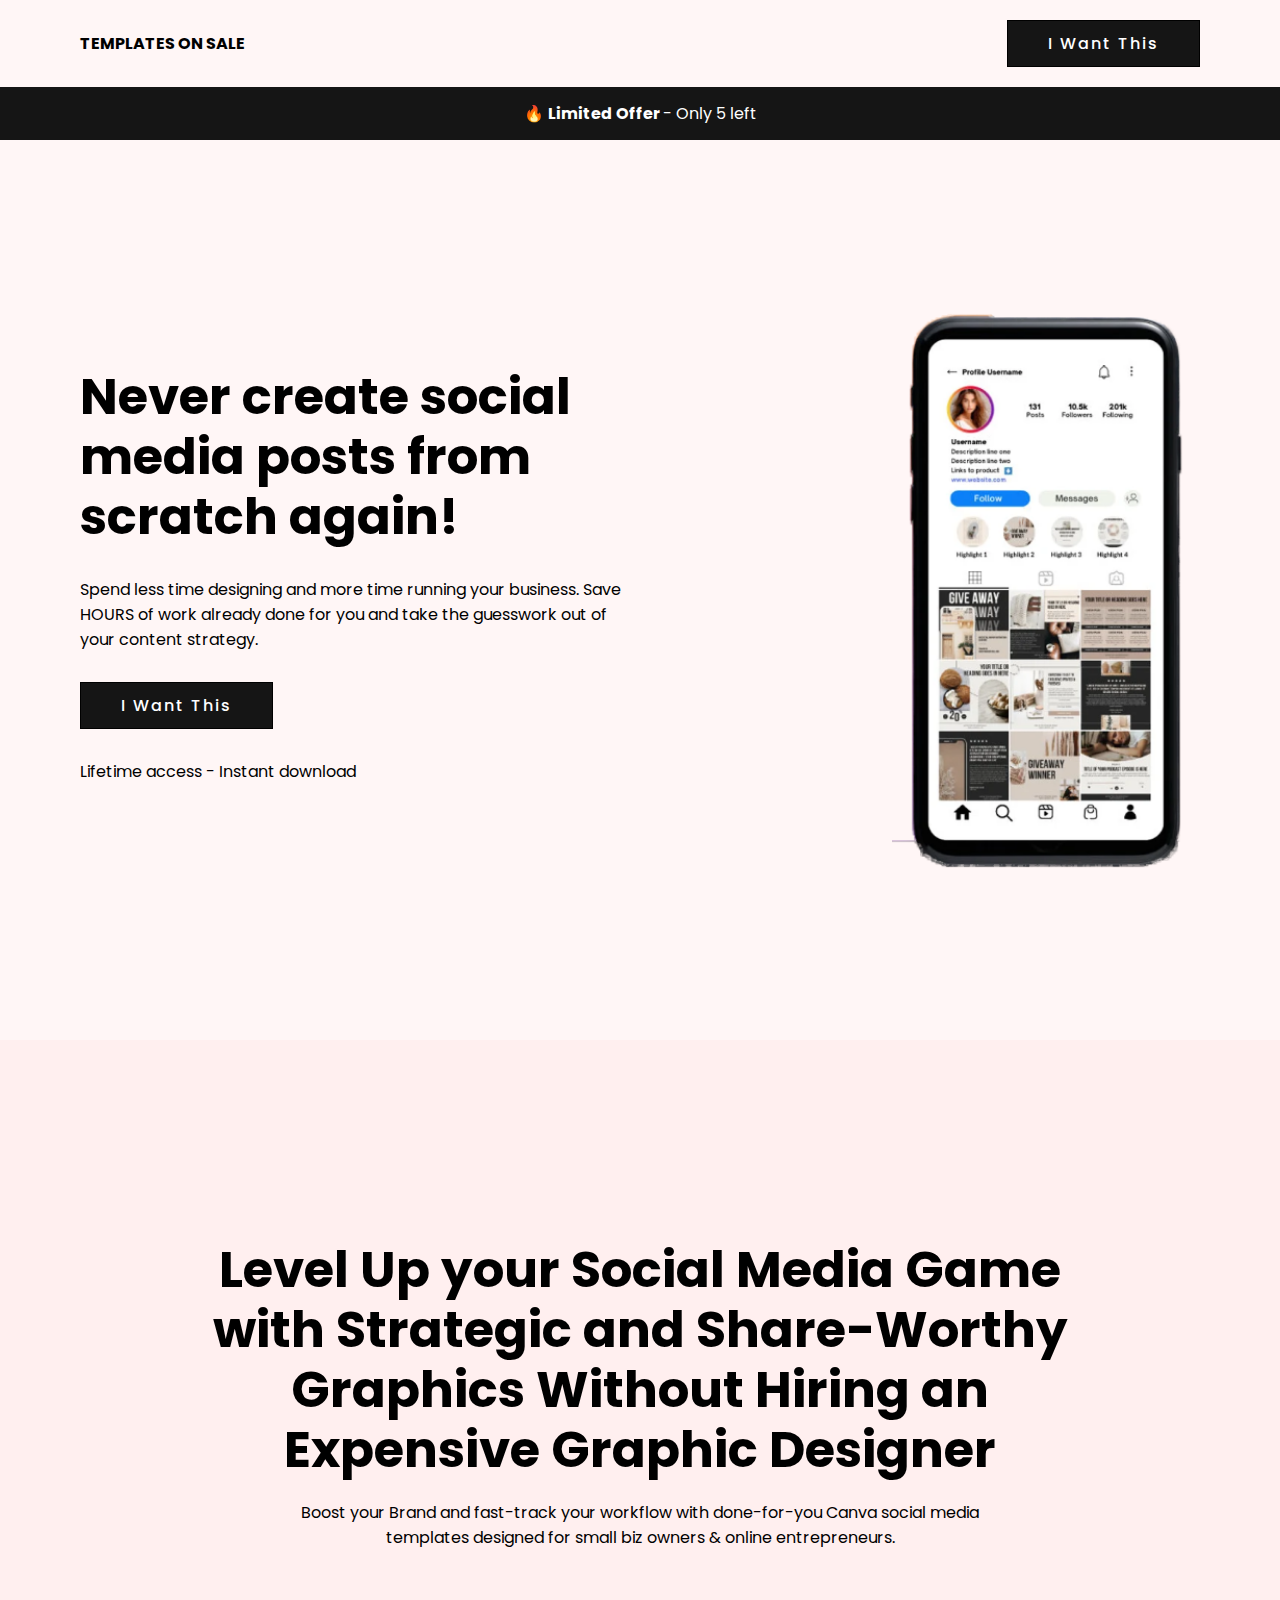
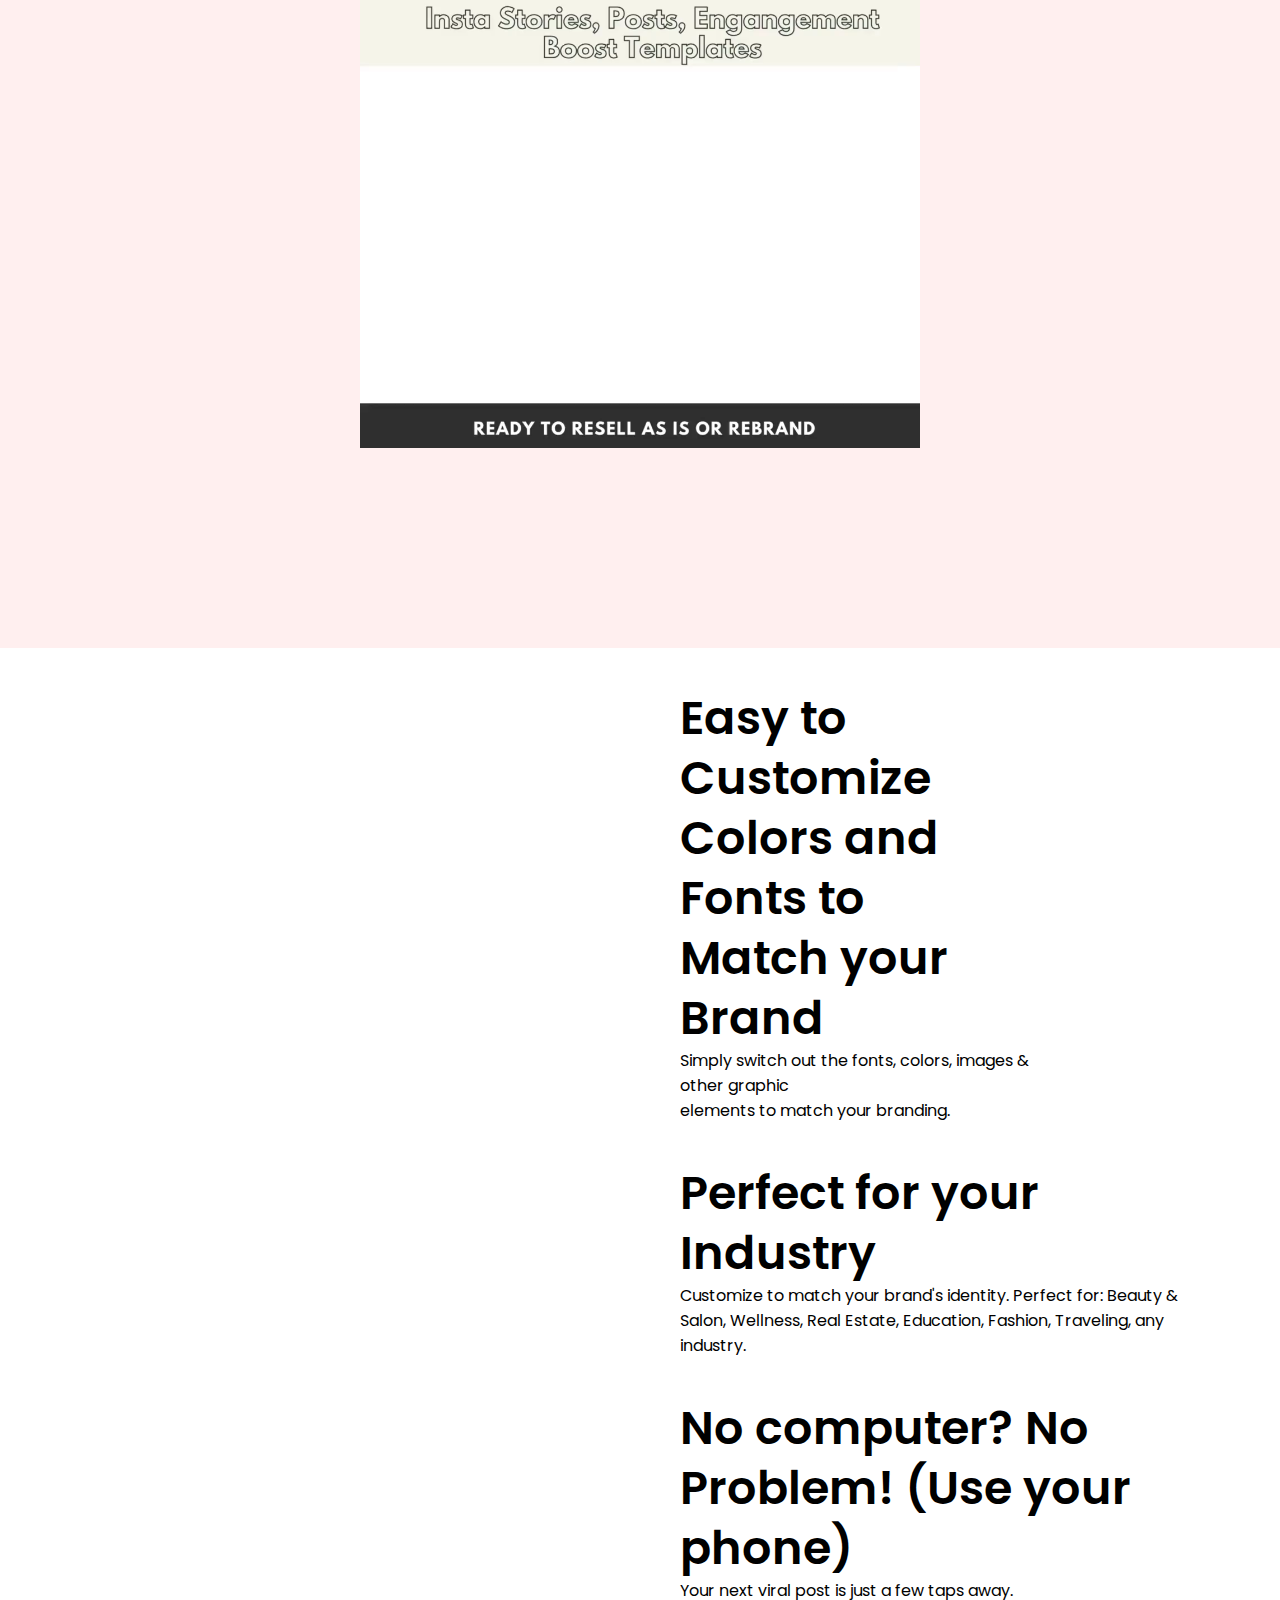
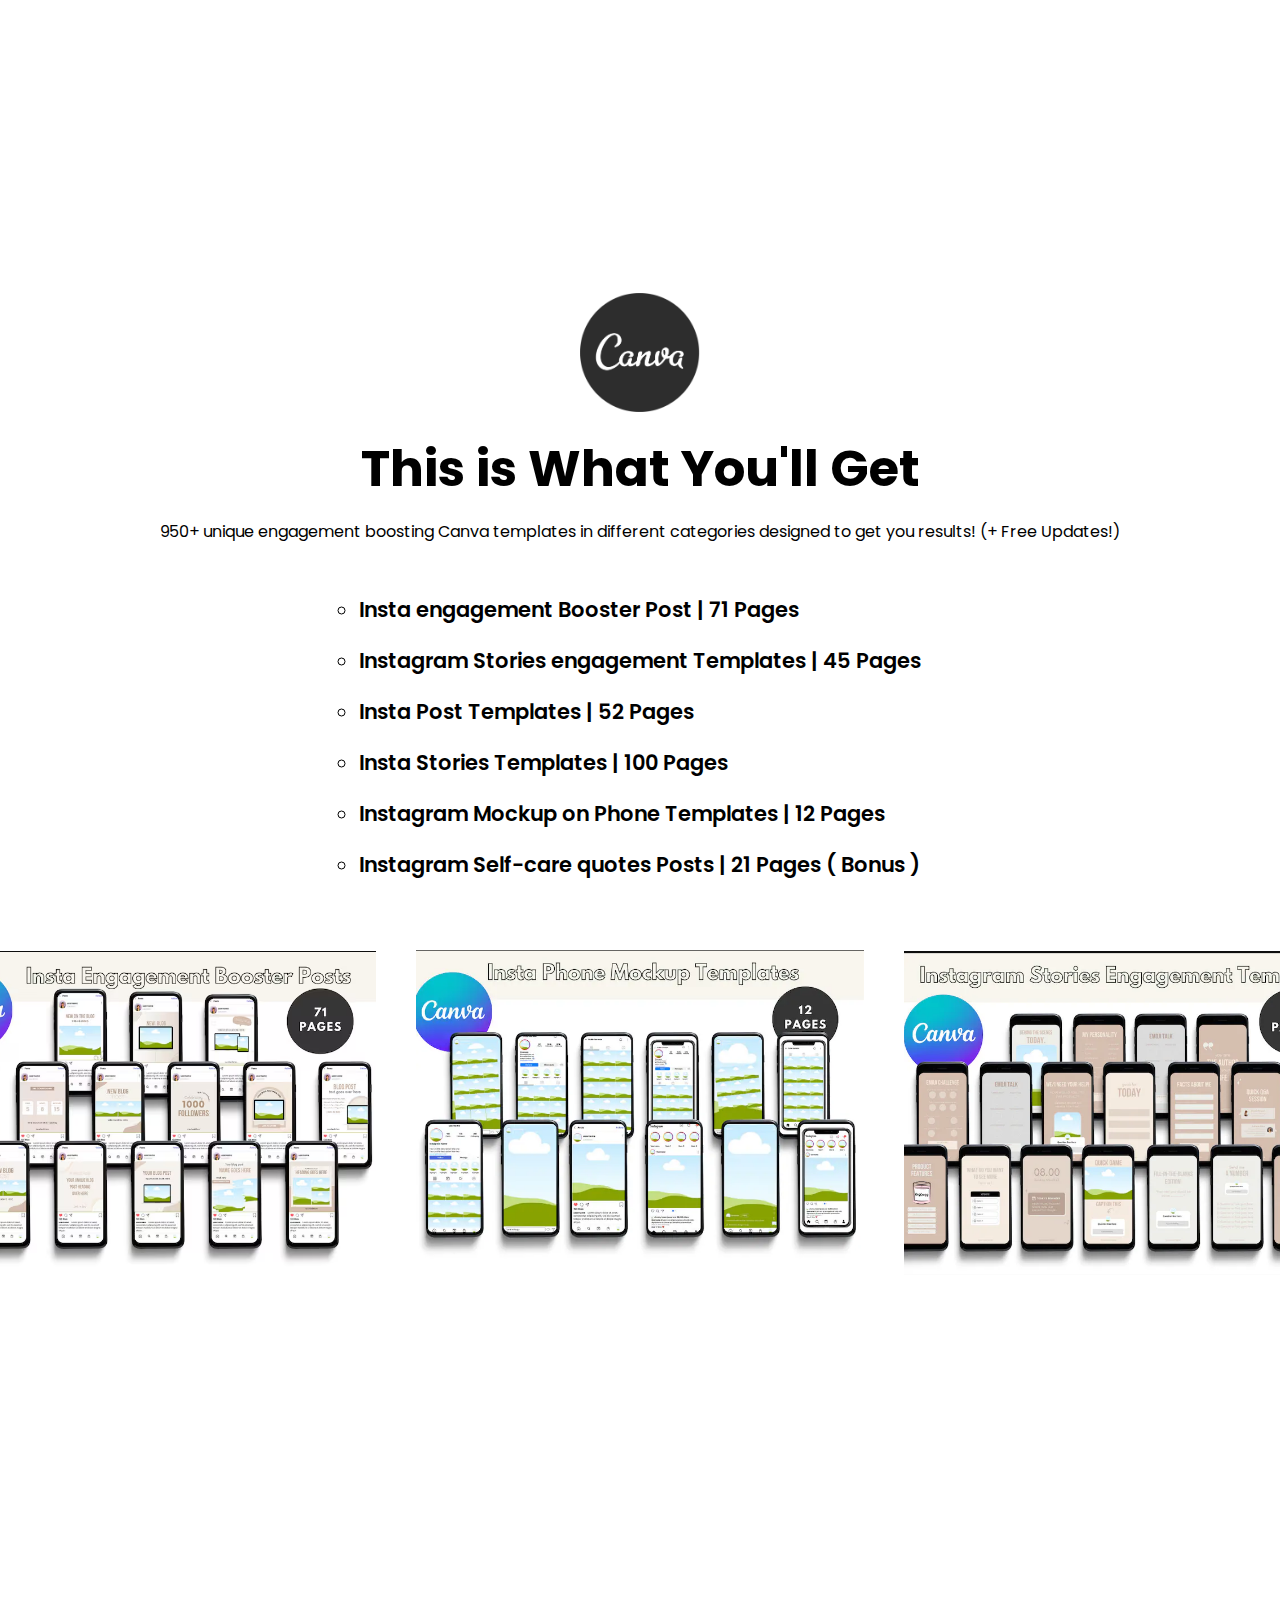
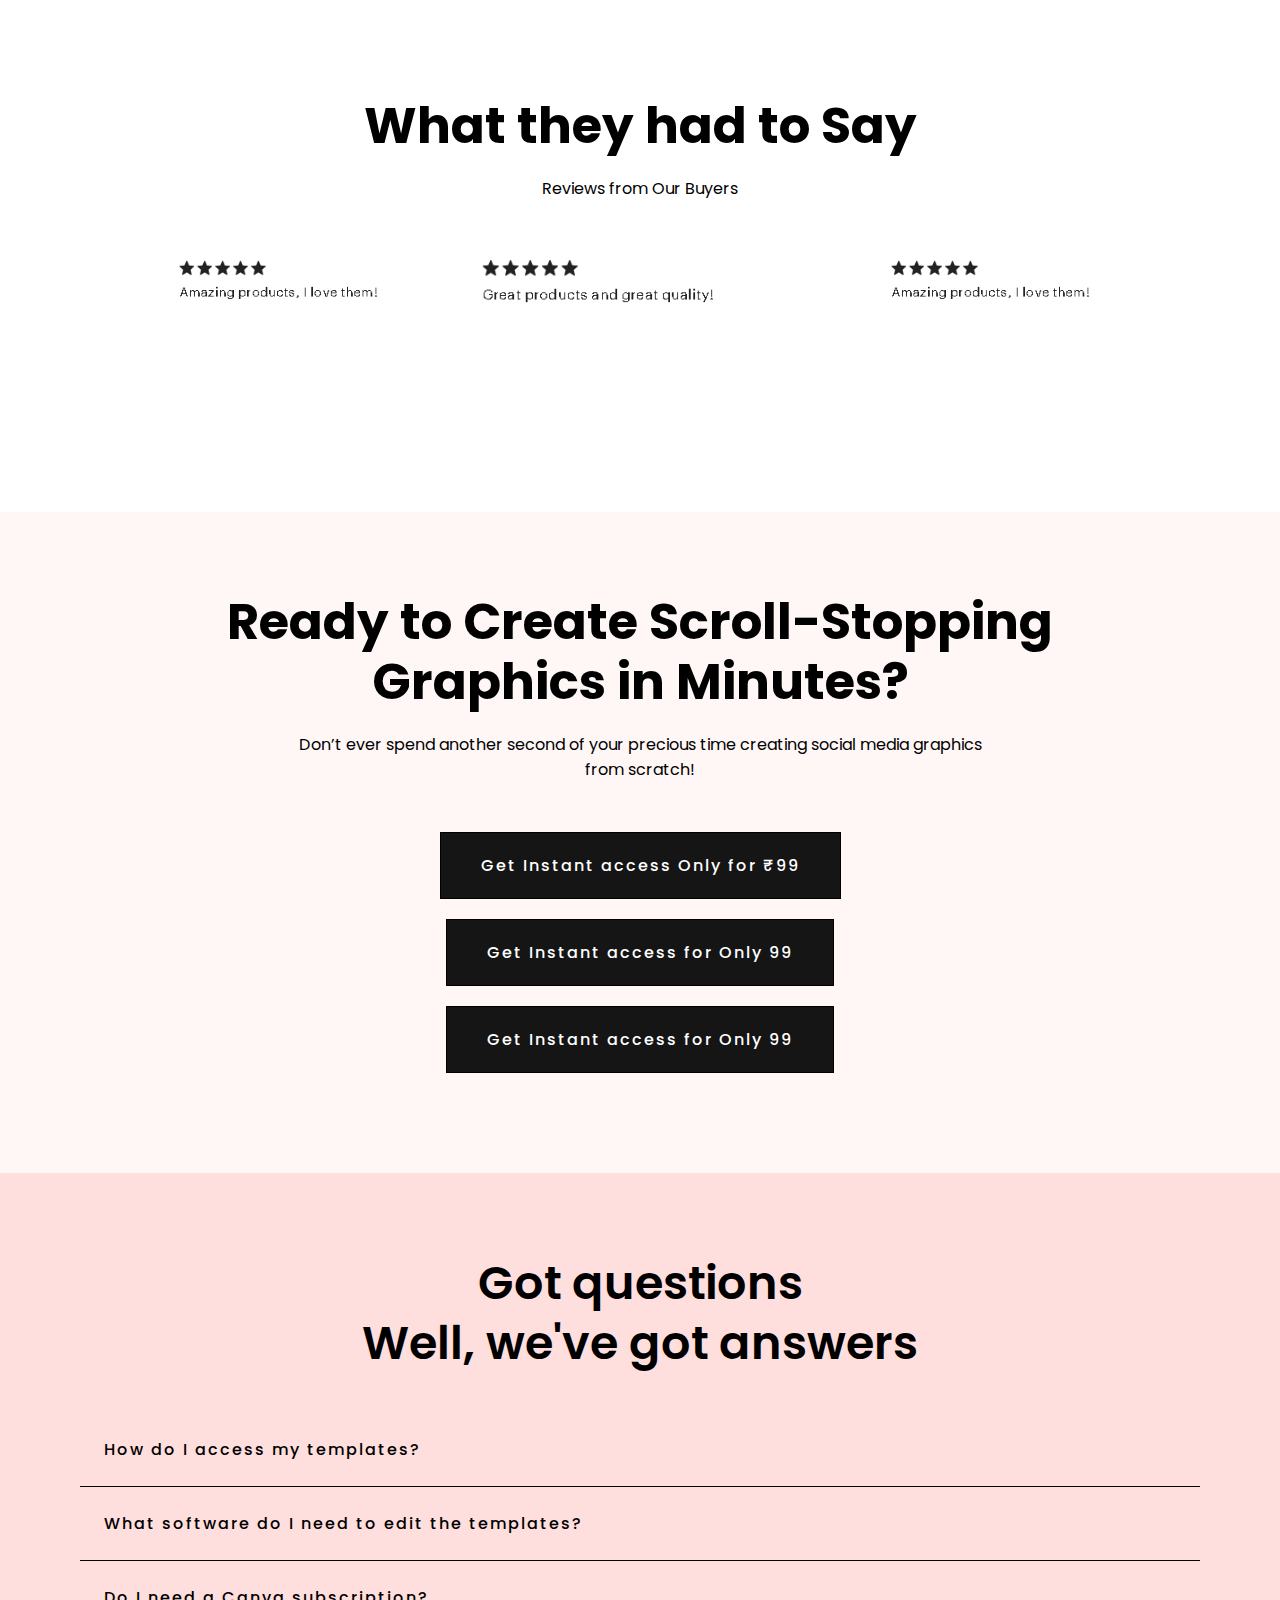
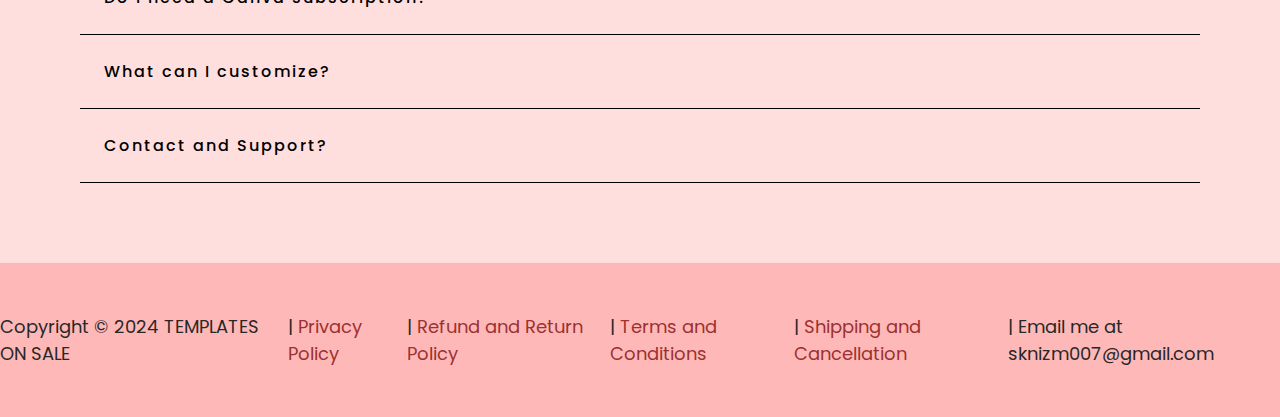
==== index.html @ 9be28d7b "first commit" ====
<!DOCTYPE html>
<html lang="en">
<head>
    <meta charset="UTF-8">
    <meta name="viewport" content="width=device-width, initial-scale=1.0">
    <title>Document</title>
    <!-- FONT -->
    <link rel="preconnect" href="https://fonts.googleapis.com">
<link rel="preconnect" href="https://fonts.gstatic.com" crossorigin>
<link href="https://fonts.googleapis.com/css2?family=Poppins:ital,wght@0,100;0,200;0,300;0,400;0,500;0,600;0,700;0,800;0,900;1,100;1,200;1,300;1,400;1,500;1,600;1,700;1,800;1,900&display=swap" rel="stylesheet">
    <!-- STYLE SHEET -->
    <link rel="stylesheet" href="style.css">
</head>
<body>

    <header class=".nav">
        <h4>TEMPLATES ON SALE</h4>
        <button onclick="href='.purchase'">I Want This</button>
    </header>
    <section class="sale-now flex-box">
        <p>&#128293; <strong>Limited Offer </strong>- Only 5 left</p>
    </section>
    <section class="hero p-20-80 flex-box">
        <div class="row">
            <h1>Never create social media posts from scratch again!</h1>
            <p>Spend less time designing and more time running your business. Save HOURS of work already done for you and take the guesswork out of your content strategy.
            </p>
            <button onclick="href='.purchase'">I Want This</button>
            <p>Lifetime access - Instant download</p>
        </div>
        <div id="hero-img" class="row ">
     <img src="assets/hero.png" alt="">    
        </div>
    </section>
    <!-- DETAIL SECTION -->
    <section id="details" class="detail">
    <div class="box">
        <h1>Level Up your Social Media Game <br> with Strategic and Share-Worthy <br> Graphics Without Hiring an <br> Expensive Graphic Designer</h1>
        <p>Boost your Brand and fast-track your workflow with done-for-you Canva social media <br> templates designed for small biz owners & online entrepreneurs.</p>
    
    </div>  
<video autoplay muted loop height="auto" width="80%" src="assets/Mockup_Insta_Post_Templates_lpcipg.mp4"></video>   
</section>

<!-- FEATURES SECTION -->
<section class="features flex-box p-20-80">
    <div class="features-box">
        <div class="des">
            
<video autoplay muted loop height="auto" width="80%" src="assets/lv_0_20240522144021.mp4"></video>
        </div>
        <div class="des">
            <h1>Easy to Customize <br> Colors and Fonts to <br> Match your Brand</h1>
            <p>Simply switch out the fonts, colors, images & other graphic <br> elements to match your branding.</p>
        </div>
    </div>
    <div class="features-box">
        <div class="des">
            <video autoplay muted loop height="auto" width="80%" src="assets/lv_0_20240522203827.mp4"></video></div>
        <div class="des">
            <h1>Perfect for your <br> Industry</h1>
        <p>Customize to match your brand's identity. Perfect for: Beauty & Salon, Wellness, Real Estate, Education, Fashion, Traveling, any industry.</p>    
        </div>
    </div>
    <div class="features-box">
        <div class="des">
            <video autoplay muted loop height="auto" width="80%" src="assets/lv_0_20240522144453.mp4"></video></div>
        <div class="des">
            <h1>No computer? No Problem! (Use your phone)</h1>
            <p>Your next viral post is just a few taps away.</p>      
        </div>
    </div>

</section>
  <!-- WHAT U GET SECTION -->
  <section class="detail whatuget">
    <div class="box">
        <img src="assets/canva-logo.webp" alt="">
        <h1>This is What You'll Get</h1>
       
        <p>950+ unique engagement boosting Canva templates in different categories designed to get you results! (+ Free Updates!)</p>
    </div> 
    <ul>
        <li>Insta engagement Booster Post | 71 Pages</li>
        <li>Instagram Stories engagement Templates | 45 Pages</li>
        <li>Insta Post Templates | 52 Pages</li>
        <li>Insta Stories Templates | 100 Pages</li>
        <li>Instagram Mockup on Phone Templates | 12 Pages</li>
        <li>Instagram Self-care quotes Posts | 21 Pages ( Bonus )</li>
    </ul> 
    <div class="img-show">
        <img src="assets/p2.png" alt="">
        <img src="assets/p1.png" alt="">
        <img src="assets/p3.png" alt="">
    </div>
</section>

   <!-- REVIEWS SECTION -->
   <section  class="detail review">
    <div class="box">
        <h1>What they had to Say</h1>
       <p>Reviews from Our Buyers</p>
    </div>  
    <div class="img-show">
        <img src="assets/r1.png" >
        <img src="assets/r3.png" >
        <img src="assets/r1.png" >
    </div>
</section>




    <!-- PURCHASE SECTION -->
    <section class="detail purchase p-20-80">
        <div class="box">
            <h1>Ready to Create Scroll-Stopping <br> Graphics in Minutes?</h1>
           <p>Don’t ever spend another second of your precious time creating social media graphics <br> from scratch!</p>
        </div>  
        <Button>Get Instant access Only for &#8377;99</Button>
        <Button>Get Instant access for Only 99</Button>
        <Button>Get Instant access for Only 99</Button>
    </section>
    


    
<!-- FAQ -->


<section id="FAQ" class="faq">
    <h1 data-aos="fade-up" >Got questions <br> Well, we've got answers</h1>
    
    <button class="accordion">How do I access my templates?</button>
    <div class="panel">
     <p>After purchasing the templates, all you need to do is create a Canva account either on your mobile device or computer. There, you will be able to access all of the Canva templates you purchased and edit them accordingly.</p>  </div>
    
    <button class="accordion">What software do I need to edit the templates?</button>
    <div class="panel">
    <p>The best part is that you don’t need any special software in order to use Canva. The website is available as an app for Android and Apple devices, as well as an app for Windows and iOS computers, making it easier than ever to make your templates into something that will make your business visuals go from mediocre to mind blowing. In fact, over 70% of marketers use visuals in their marketing strategy, which is why we tried to make it as easy and accessible as possible to use our templates.</p>
    </div>
    
    <button class="accordion">Do I need a Canva subscription?</button>
    <div class="panel">
    <p>No paid Canva subscription is required. In fact, the template will work with both free and Canva pro accounts. All you need to do is create a FREE account on canva.com and you’re good to go.</p>
    </div>
    
    <button class="accordion">What can I customize?</button>
    <div class="panel">
   <p>Everything. You can choose the color scheme, edit the text, design your own infographic templates, and so much more. In essence, you can make the templates entirely your own and suitable to the needs and requirements of your brand. You can make them as creative and colorful as possible, too.</p>  
    </div>
    
    <button class="accordion">Contact and Support?</button>
    <div class="panel">
    <p>My team is ready and willing to answer any questions you may have. Feel free to send us an email at sknizm007@gmail.com</p> 
    </div>
    
    
    
    
    </section>
    

    <!-- footer -->

    <footer>
        <p>Copyright © 2024 TEMPLATES ON SALE </p>
        <p>| <a href="privacy-policy.html">Privacy Policy</a> </p>
        <p>| <a href="refund-and-return-policy.html">Refund and Return Policy</a> </p>
        <p>| <a href="terms-and-condition.html">Terms and Conditions</a> </p>
        <p>| <a href="shipping-and-cancellation.html">Shipping and Cancellation</a> </p>
        <p>| Email me at sknizm007@gmail.com</p>
    </footer>















    <script type="text/javascript">

        
var acc = document.getElementsByClassName("accordion");
var i;

for (i = 0; i < acc.length; i++) {
  acc[i].addEventListener("click", function() {
    /* Toggle between adding and removing the "active" class,
    to highlight the button that controls the panel */
    this.classList.toggle("active");

    /* Toggle between hiding and showing the active panel */
    var panel = this.nextElementSibling;
    if (panel.style.display === "block") {
      panel.style.display = "none";
    } else {
      panel.style.display = "block";
    }
  });
}


// 
    </script>
</body>
</html>
---- style.css ----
*{
    margin: 0;
    padding: 0;
    box-sizing: border-box;
    font-family: 'poppins';

}
body{
    
    overflow-x: hidden;
}
.p-20-80{
    padding: 20px 80px;
}
.flex-box{
    display: flex;
    align-items: center;
}
header{
    display: flex;
    align-items: center;
    justify-content: space-between;
    padding: 20px 80px;
    position: sticky;
    top: 0;
    left: 0;
    background: #fff6f6;

}
header h4{

}
button{
background: #151515;
padding: 10px 40px;
color: #fff;
font-size: 16px;
font-weight: 500;
letter-spacing: 2px;
border: 1px solid #000000;
transition: 0.2s;
}
button:hover{
    background: #00000000;
    color: #000;
}
/* SALE SECTION */
.sale-now{
    background: #151515;
    padding: 14px 0;
    justify-content: center;

}
.sale-now p {
    color: #fff;
}
/* HERO SECTION */
.hero{
    justify-content: space-between;
    height: 100vh;
    background: #fff6f6;
}
.hero video{
    margin-left: 40px;
    width: 90%;
}
.hero .row{
    display: flex;
    align-items: start;
    flex-direction: column;
    justify-content: center;
    width: 50%;
}
.hero h1{
    font-size: 50px;
    font-weight: 700;
    line-height: 60px;
}
.hero p{
    margin: 30px 0;
}
#hero-img{
    
    align-items: end;
}
.hero img{
    width: 55%;
}
/* detail */
.detail{
    display: flex;
    align-items: center;
    flex-direction: column;
    padding: 200px 80px;
}
.detail h1{
    
    font-size: 50px;
    font-weight: 700;
    line-height: 60px;
}
.detail p{
    margin: 20px 0 50px 0;
}
.detail .box{

    text-align: center;
}
.detail video{
width: 50%;
}
#details{
    background: #ffefef;}
/* features */
.features{
    flex-direction: column;
}
.features-box{
    display: flex;
    align-items: center;
    justify-content: center;
    margin: 20px;
    
}
.features-box video{
    width: 100%;
}
.features-box .des{
    width: 50%;
    display: flex;
    flex-direction: column;
    margin-left: 40px;
}
.features-box .des h1{
    font-size: 46px;
    font-weight: 600;
    line-height: 60px;
}
/* WHat u get */
.whatuget img{
    width: 120px;
    margin: 50px 0 20px 0;
}
.whatuget ul li{
    list-style:circle;
    font-size: 21px;
    font-weight: 600;
    margin-bottom: 20px;
}
.whatuget .img-show{
    width: 100%;
    display: flex;
    gap: 40px;
    align-items: center;
    justify-content: center;
}
.whatuget .img-show img{
    width: 40%;
}
/* review */

.review .img-show{
    
    width: 100%;
    display: flex;
    align-items: center;
    justify-content: center;
    gap: 20px;
}

.review .img-show img{
    
    width: 30%;
}


/* Purchase */
.purchase{
    padding: 80px;
    background: #fff6f6;
}
.purchase button{
padding: 20px 40px;
margin-bottom: 20px;
}
/* FAQ */
.faq{
    padding: 80px;
    background: #ffdede;
}
.faq h1{
    text-align: center;
    font-size: 46px;
    font-weight: 600;
    line-height: 60px;
    margin-bottom: 40px;
}

/* Style the buttons that are used to open and close the accordion panel */
.accordion {
    background-color:#00000000;
    background-image: none;
    color: #000;
    cursor: pointer;
    padding: 24px;
    width: 100%;
    text-align: left;
    border: none;
    outline: none;
    transition: 0.4s;
  }
  .accordion {
    border-radius: 0;
    border-bottom: 0.5px solid #000;
  }
  
  /* Add a background color to the button if it is clicked on (add the .active class with JS), and when you move the mouse over it (hover) */
  .active, .accordion:hover {
    background-color:#ff5858;
    box-shadow: 0 0 1px;
    color: #fff;
  }
  
  /* Style the accordion panel. Note: hidden by default */
  .panel {
    padding: 10px 18px;
    background: #ffdede;
    display: none;
    overflow: hidden;
    font-size: 20px;
    color: #000;
  }
  .panel p{
    color: #000;
  }
  
  .active:after {
    content: "\2796"; /* Unicode character for "minus" sign (-) */
    font-size: 13px;
    color: #ffd200;
    float: right;
    margin-left: 5px;
  }

  footer{
    background: #ffb8b8;
    color: #282828;
    display: flex;
    align-items: center;
    justify-content: center;
    padding: 50px 0;
    gap: 10px;
  }
  footer p {
    font-size: 18px;
  }
  footer p a{
    color: #9c3131;
    text-decoration: none;
  }
  
  @media (max-width:768px) {
    .p-20-80{
        padding: 20px;
    }
    body{
        overflow-x: hidden;
    }
    .flex-box{
        flex-direction: column;
    }

    
header{
    display: flex;
    align-items: center;
    justify-content: space-between;
    padding: 20px;
    width: 100vw;
    flex-direction: row;

}
header h4{
    font-size: 0.8em;
}
button{
background: #000;
padding: 10px 30px;
color: #fff;
font-size: 14px;
font-weight: 500;
letter-spacing: 2px;
border: 1px solid #000000;
transition: 0.2s;
}
button:hover{
    background: #00000000;
    color: #000;
}
/* SALE SECTION */
.sale-now{
    background: #000;
    padding: 14px 0;
    justify-content: center;

}
.sale-now p {
    color: #fff;
}
/* HERO SECTION */
.hero{
    justify-content: space-between;
    flex-direction: column;
    height: auto;
}
.hero .row{
    display: flex;
    align-items: start;
    flex-direction: column;
    justify-content: center;
    width: 100%;
    padding: 50px 0;
}
.hero h1{
    font-size: 36px;
    font-weight: 700;
    line-height: 40px;
}
.hero p{
    margin: 30px 0;
}
.hero img{
    width: 100%;
}
/* detail */
.detail{
    display: flex;
    align-items: center;
    flex-direction: column;
    padding: 100px 20px;
}
.detail h1{
    
    font-size: 30px;
    font-weight: 700;
    line-height: 40px;
}
.detail br{
    display: none;
}
.detail p{
    margin: 20px 0 50px 0;
}
.detail .box{

    text-align: left;
}
.detail video{
    width: 70%;
}

/* features */
.features{
    flex-direction: column;
}
.features br{
    display: none;
}
.features-box{
    display: flex;
    align-items: center;
    justify-content: center;
    flex-direction: column;
    margin: 20px;
    
}
.features-box img{
    width: 100%;
    margin: 20px 0;
}
.features-box .des{
    width: 100%;
    display: flex;
    flex-direction: column;
    gap: 40px;
    margin-left: 0px;
}
.features-box .des h1{
    font-size: 30px;
    font-weight: 700;
    line-height: 40px;
}
.features-box .des h1 br{
    display: none;
}
/* WHat u get */
.whatuget
.whatuget img{
    width: 120px;
    margin: 50px 0 20px 0;
}
.whatuget ul li{
    list-style:circle;
    font-size: 18px;
    font-weight: 600;
    margin-bottom: 20px;
    margin-left: 10px;
}
.whatuget .img-show{
    width: 100%;
    display: flex;
    align-items: center;
    justify-content: center;
    flex-direction: column;
}
.whatuget .img-show img{
    width: 100%;
}
/* review */
.review{
    
    text-align: center;
}
.review .img-show{
    
    width: 100%;
    display: flex;
    align-items: center;
    justify-content: center;
    flex-direction: column;
    gap: 20px;
}

.review .img-show img{
    
    width: 100%;
}


/* Purchase */
.purchase{
    padding: 80px 20px;
}
.purchase button{
padding: 20px 40px;
margin-bottom: 20px;
}
/* FAQ */
.faq{
    padding: 80px 20px;
}
.faq h1{
    text-align: center;
    font-size: 36px;
    font-weight: 600;
    line-height: 40px;
    margin-bottom: 40px;
}

/* Style the buttons that are used to open and close the accordion panel */

  footer{
    display: flex;
    align-items: start;
    justify-content: center;
    flex-direction: column;
    padding: 50px 20px;
  }
  footer p {
    font-size: 18px;
  }
  }
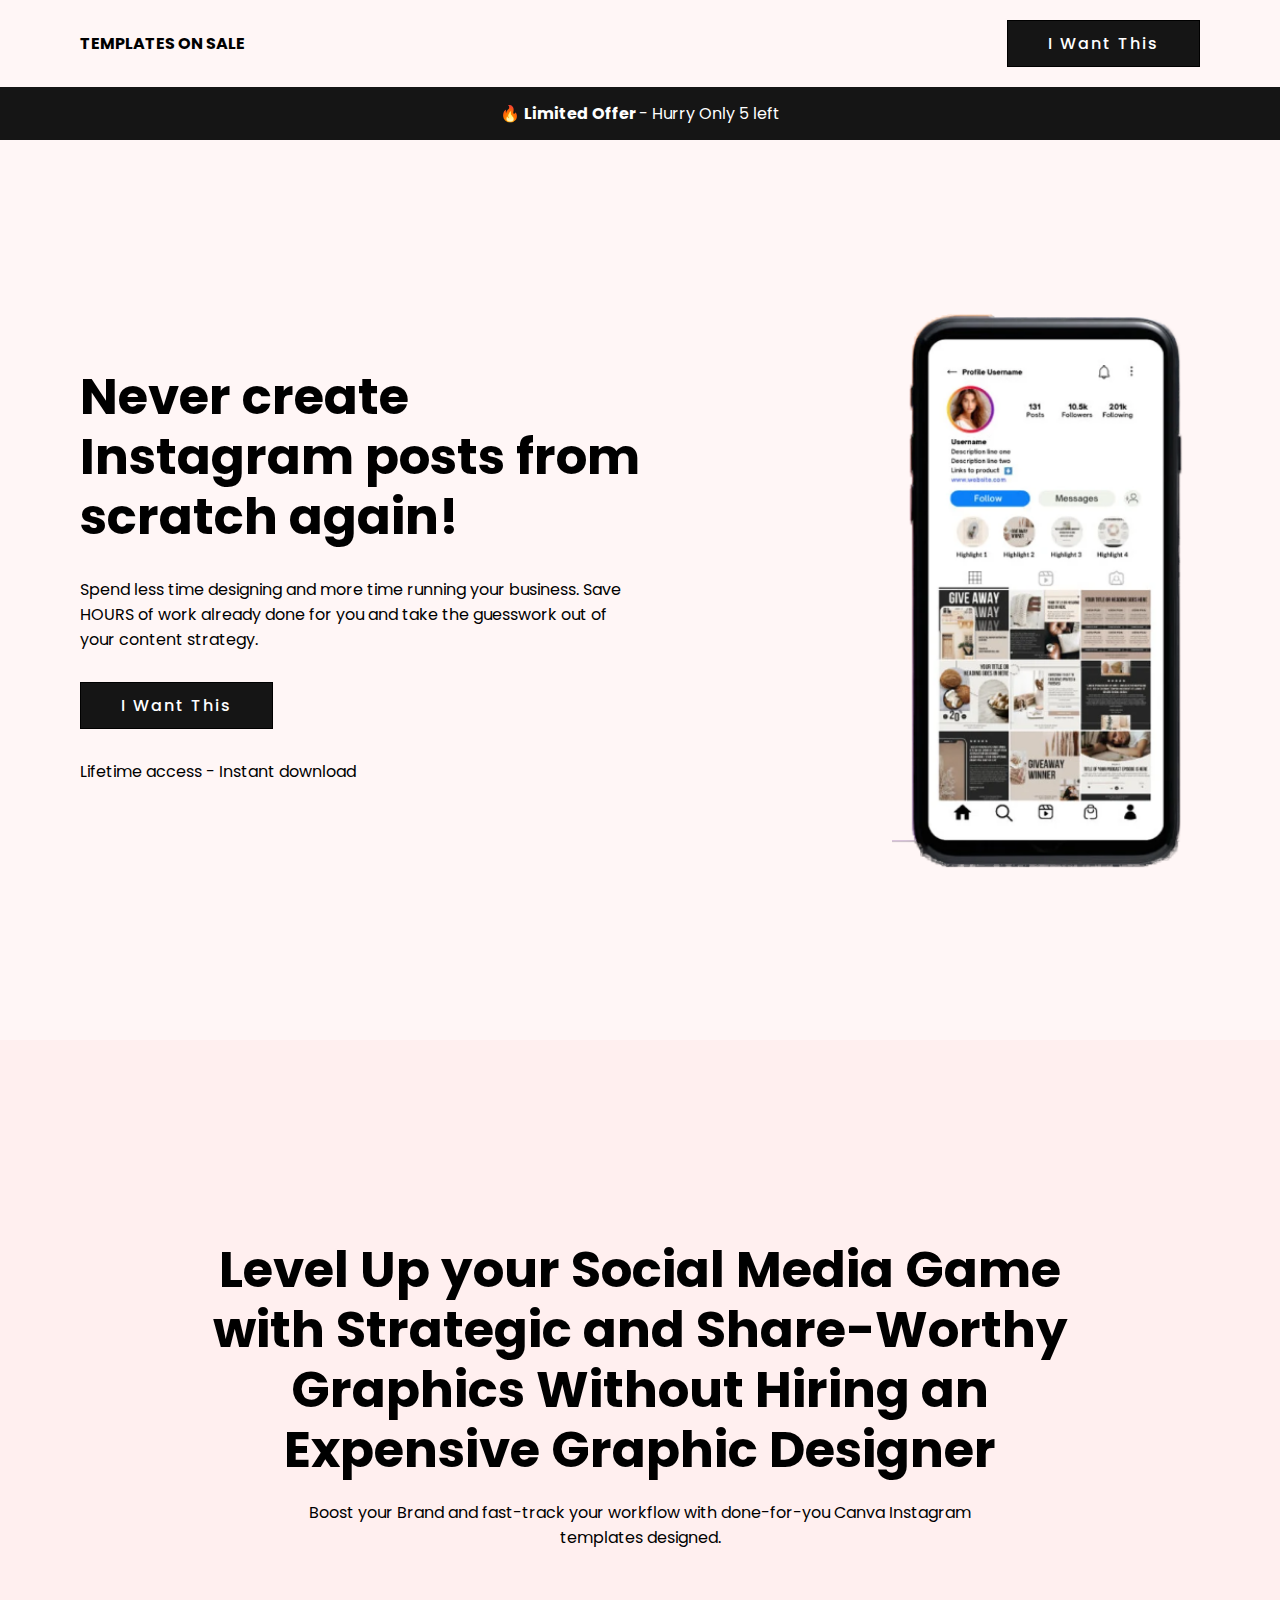
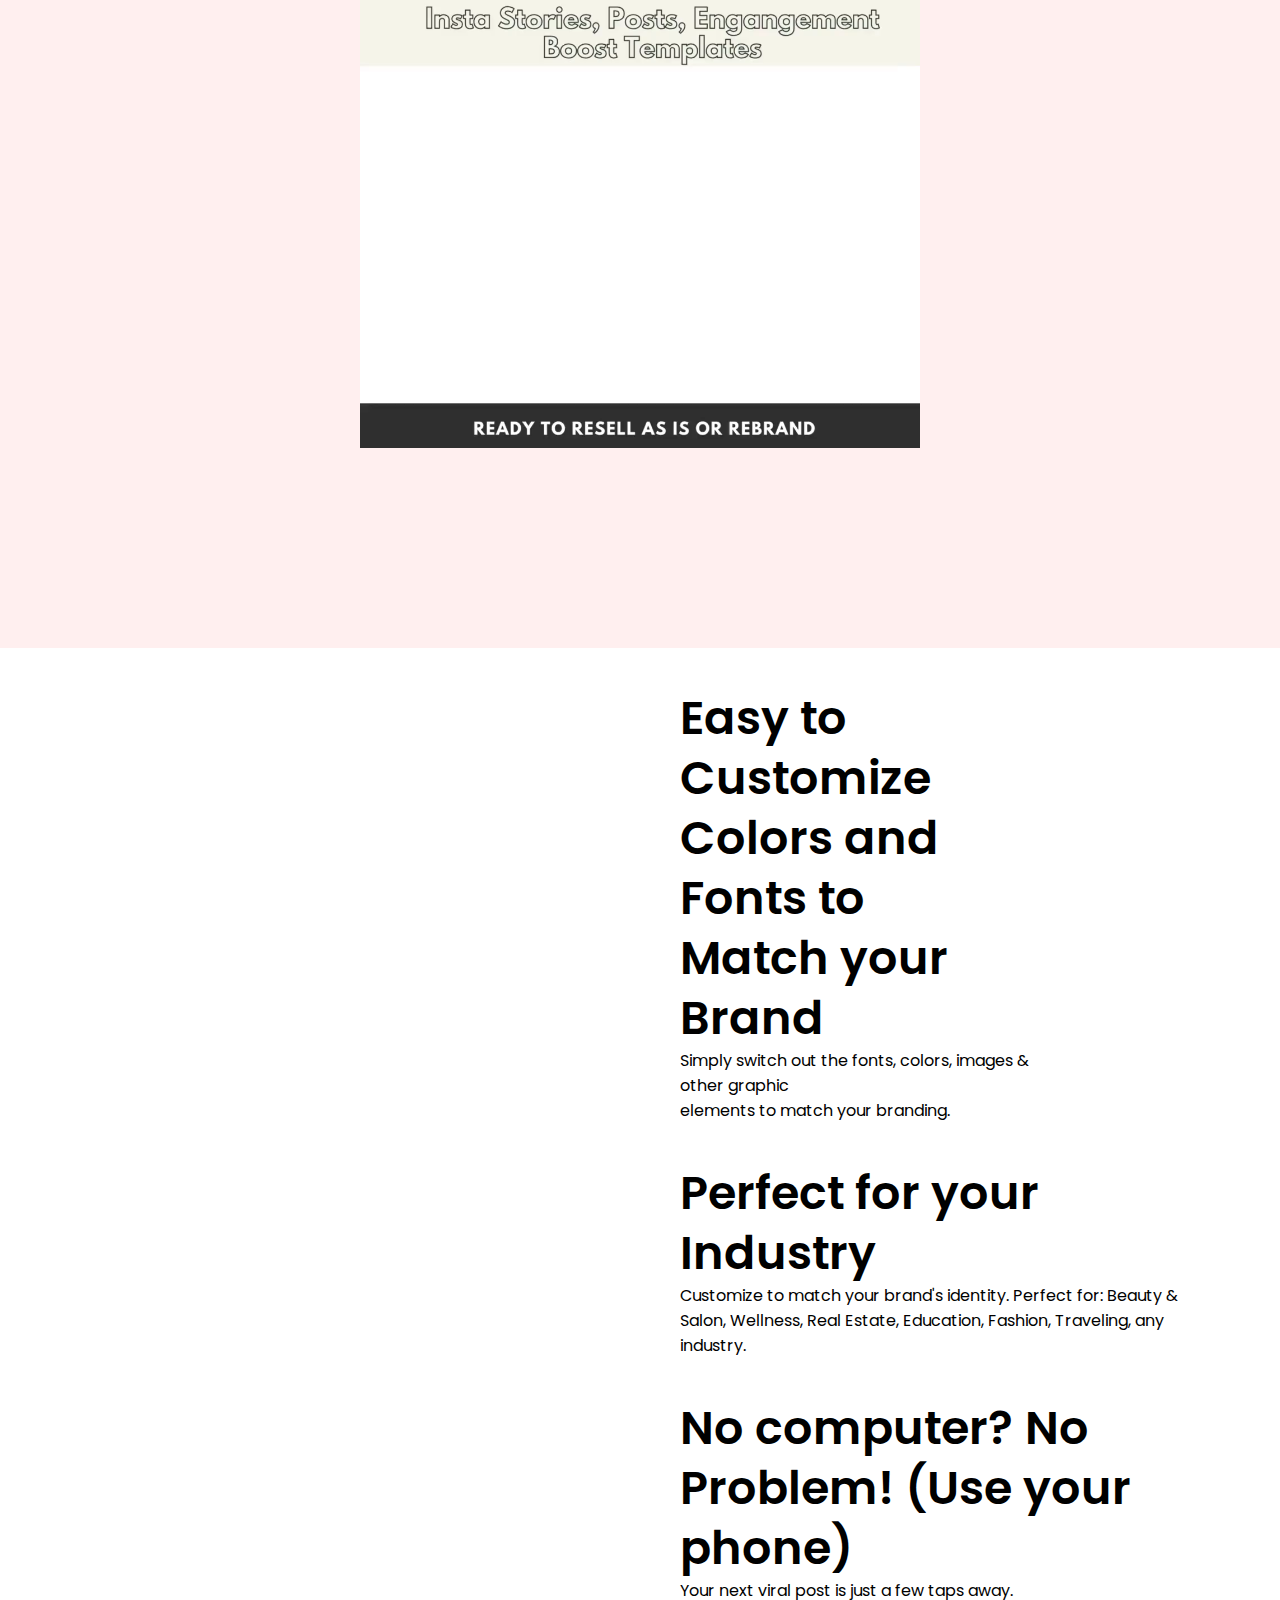
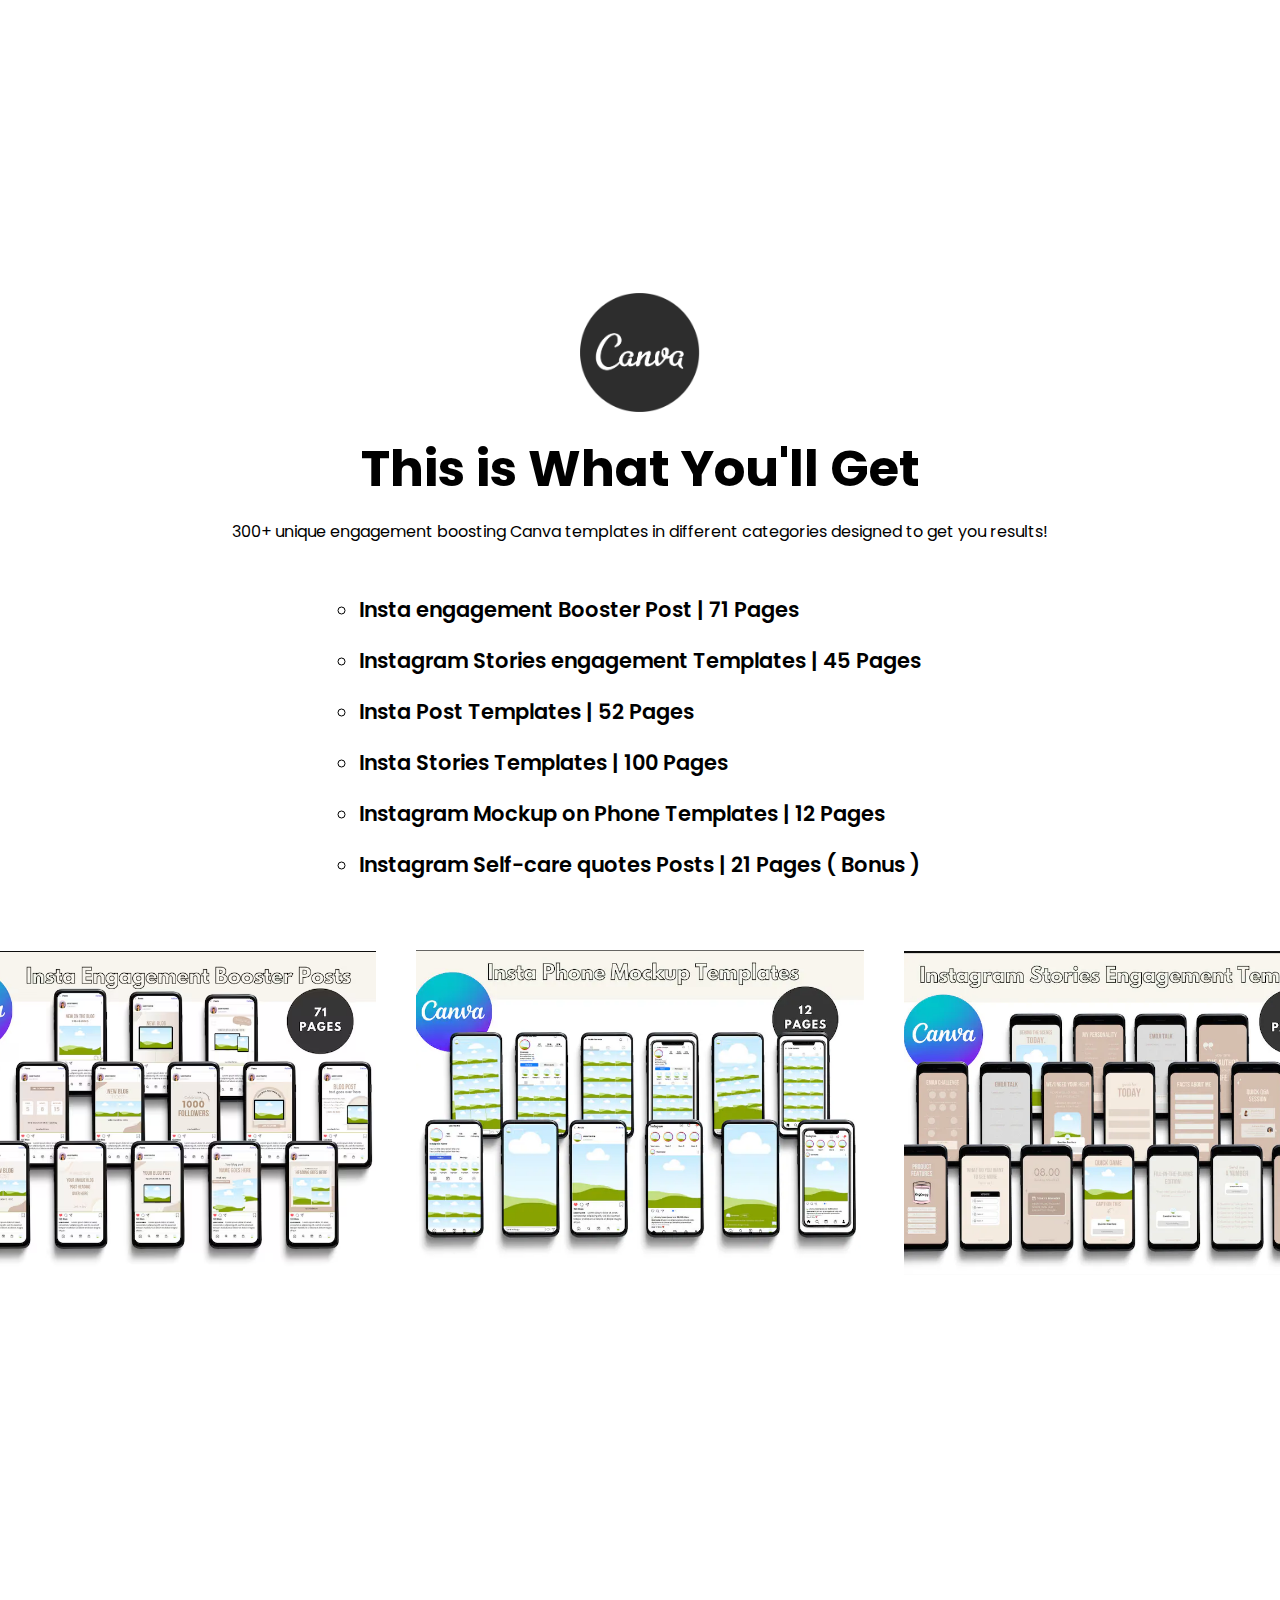
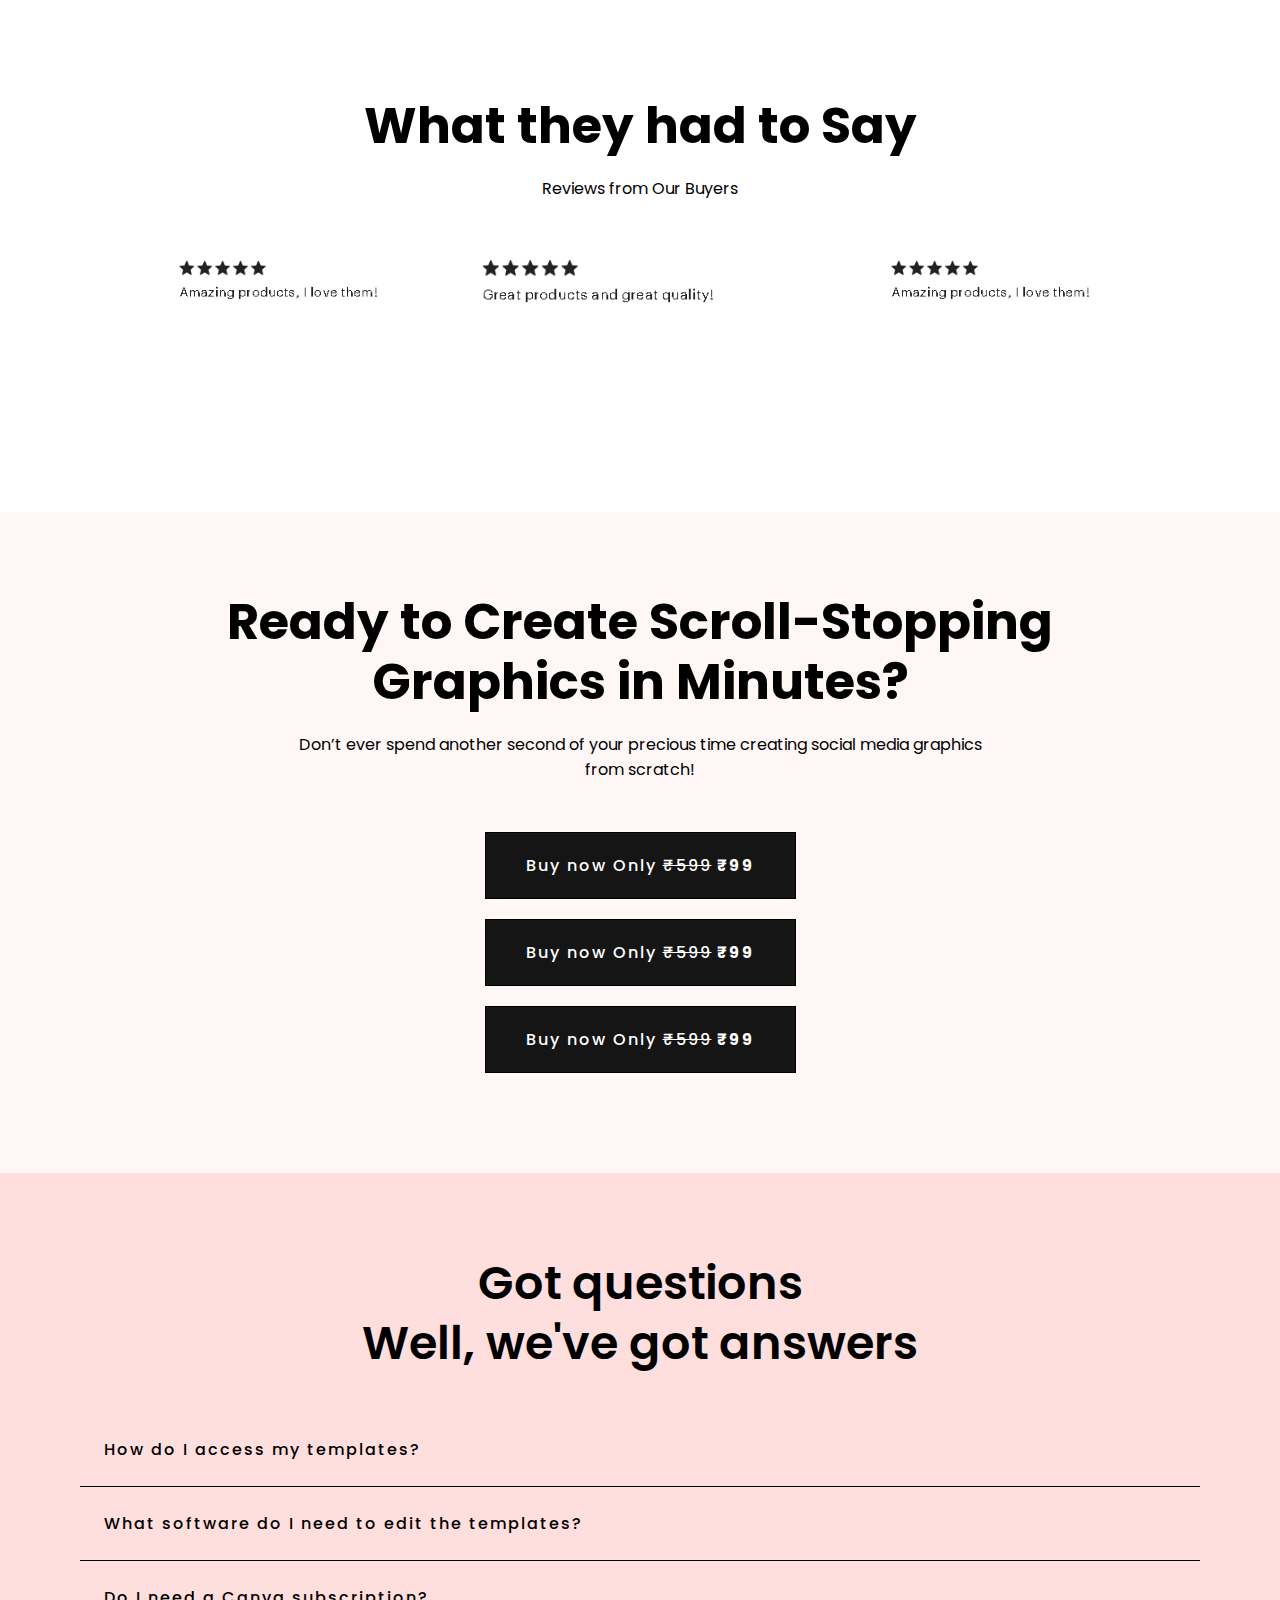
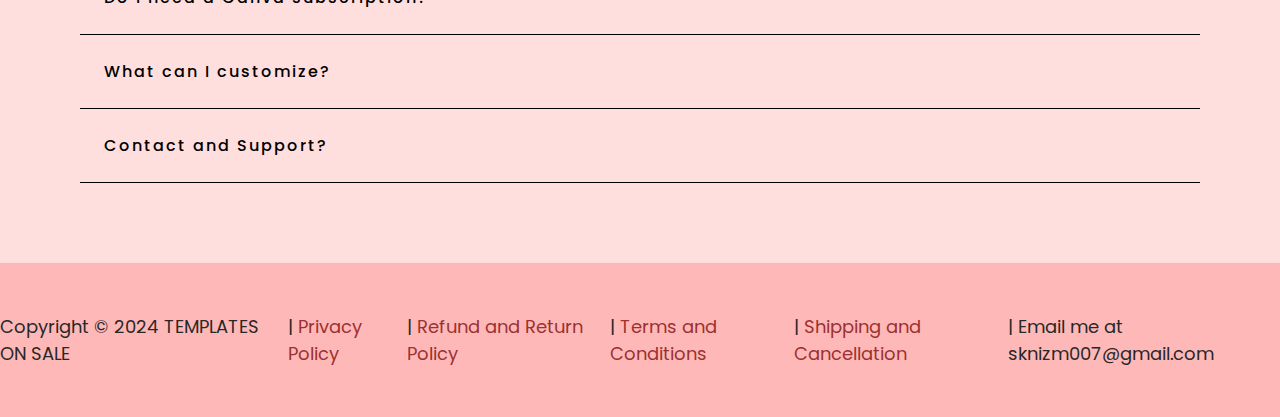
==== commit 51cd2c27: "m" ====
--- a/index.html
+++ b/index.html
@@ -15,17 +15,17 @@
 
     <header class=".nav">
         <h4>TEMPLATES ON SALE</h4>
-        <button onclick="href='.purchase'">I Want This</button>
+        <button onclick="location.href='#purchase-box'">I Want This</button>
     </header>
     <section class="sale-now flex-box">
-        <p>&#128293; <strong>Limited Offer </strong>- Only 5 left</p>
+        <p>&#128293; <strong>Limited Offer </strong>- Hurry Only 5 left</p>
     </section>
     <section class="hero p-20-80 flex-box">
         <div class="row">
-            <h1>Never create social media posts from scratch again!</h1>
+            <h1>Never create Instagram posts from scratch again!</h1>
             <p>Spend less time designing and more time running your business. Save HOURS of work already done for you and take the guesswork out of your content strategy.
             </p>
-            <button onclick="href='.purchase'">I Want This</button>
+            <button onclick="location.href='#purchase-box'">I Want This</button>
             <p>Lifetime access - Instant download</p>
         </div>
         <div id="hero-img" class="row ">
@@ -36,7 +36,7 @@
     <section id="details" class="detail">
     <div class="box">
         <h1>Level Up your Social Media Game <br> with Strategic and Share-Worthy <br> Graphics Without Hiring an <br> Expensive Graphic Designer</h1>
-        <p>Boost your Brand and fast-track your workflow with done-for-you Canva social media <br> templates designed for small biz owners & online entrepreneurs.</p>
+        <p>Boost your Brand and fast-track your workflow with done-for-you Canva Instagram <br> templates designed.</p>
     
     </div>  
 <video autoplay muted loop height="auto" width="80%" src="assets/Mockup_Insta_Post_Templates_lpcipg.mp4"></video>   
@@ -78,7 +78,7 @@
         <img src="assets/canva-logo.webp" alt="">
         <h1>This is What You'll Get</h1>
        
-        <p>950+ unique engagement boosting Canva templates in different categories designed to get you results! (+ Free Updates!)</p>
+        <p>300+ unique engagement boosting Canva templates in different categories designed to get you results! </p>
     </div> 
     <ul>
         <li>Insta engagement Booster Post | 71 Pages</li>
@@ -112,15 +112,15 @@
 
 
     <!-- PURCHASE SECTION -->
-    <section class="detail purchase p-20-80">
+    <section id="purchase-box" class="detail purchase p-20-80">
         <div class="box">
             <h1>Ready to Create Scroll-Stopping <br> Graphics in Minutes?</h1>
            <p>Don’t ever spend another second of your precious time creating social media graphics <br> from scratch!</p>
         </div>  
-        <Button>Get Instant access Only for &#8377;99</Button>
-        <Button>Get Instant access for Only 99</Button>
-        <Button>Get Instant access for Only 99</Button>
-    </section>
+        <Button onclick="location.href='https://instagram.com/nizm_web?igshid=OGY3MTU3OGY1Mw=='">Buy now Only <span style="text-decoration: line-through;">&#8377;599</span><strong> &#8377;99</strong></Button>
+        <Button>Buy now Only <span style="text-decoration: line-through;">&#8377;599</span><strong> &#8377;99</strong></Button>
+        <Button>Buy now Only <span style="text-decoration: line-through;">&#8377;599</span><strong> &#8377;99</strong></Button>
+          </section>
     
 
 
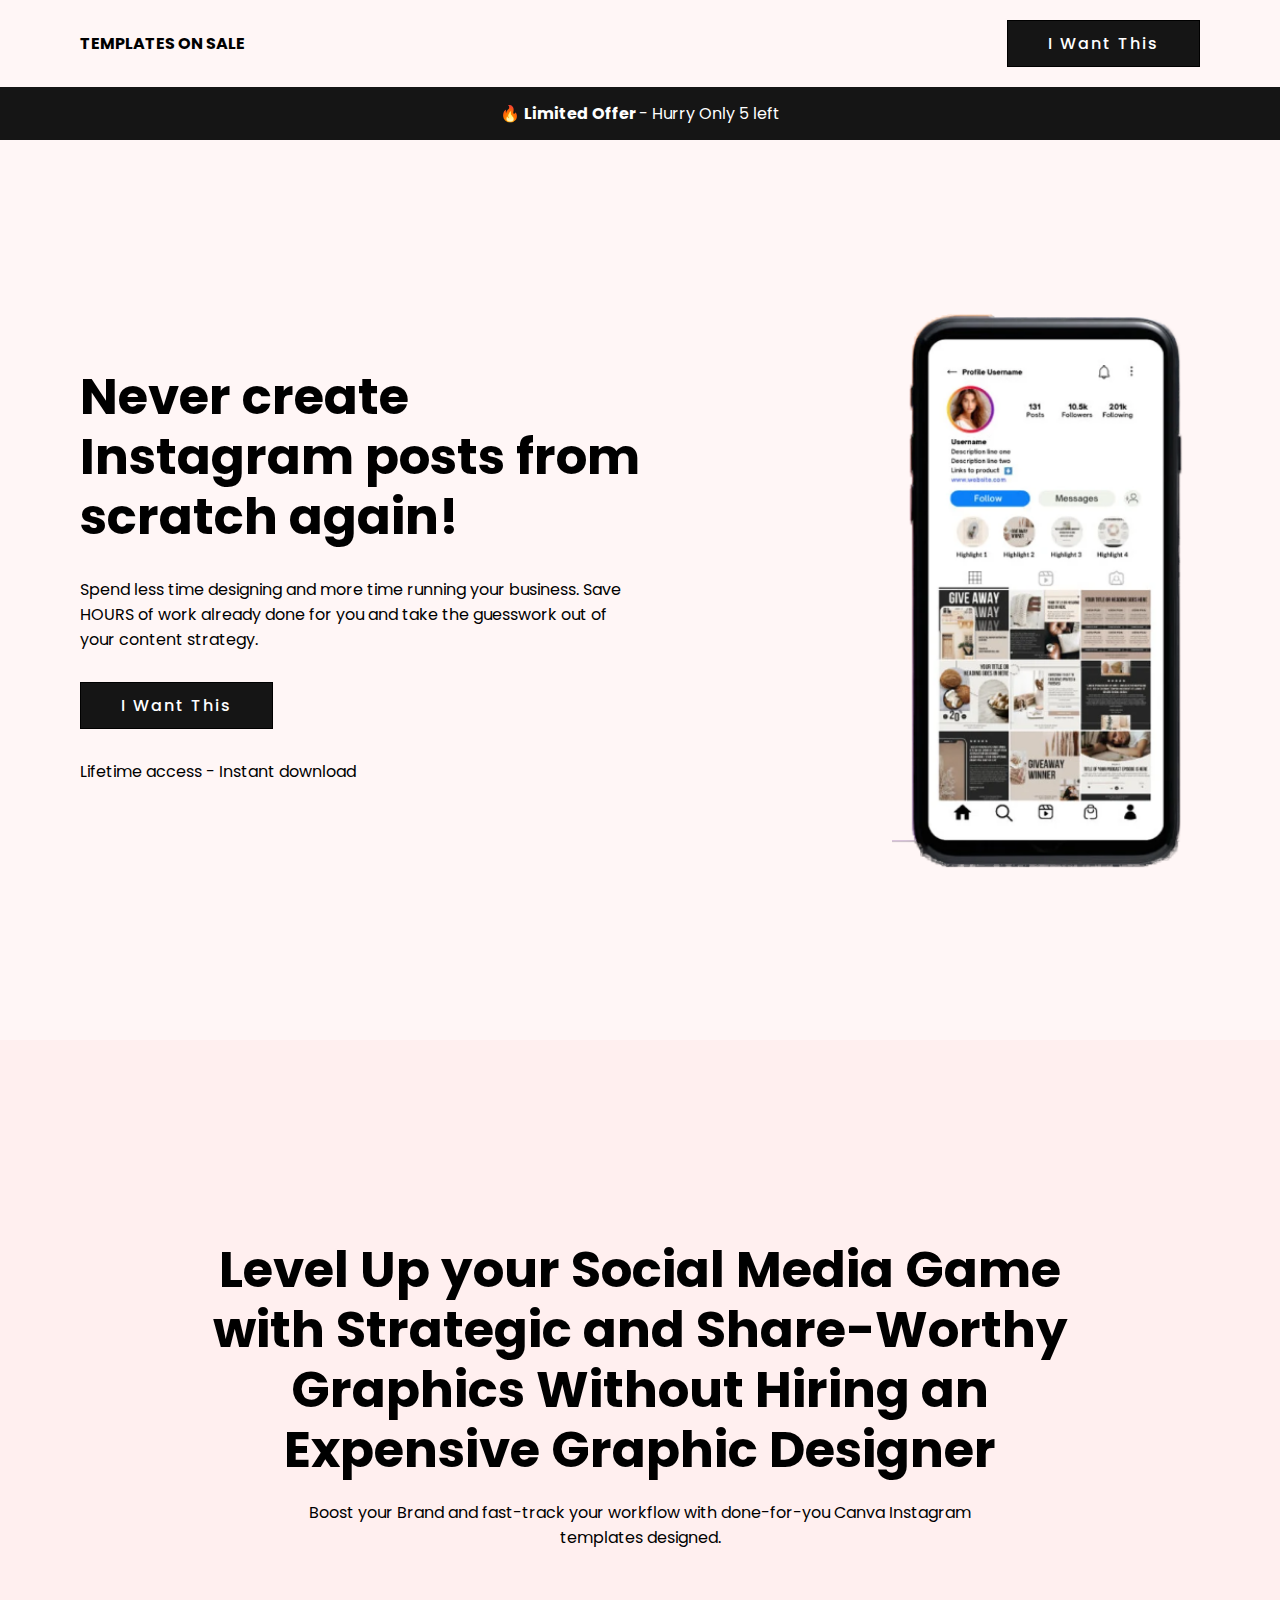
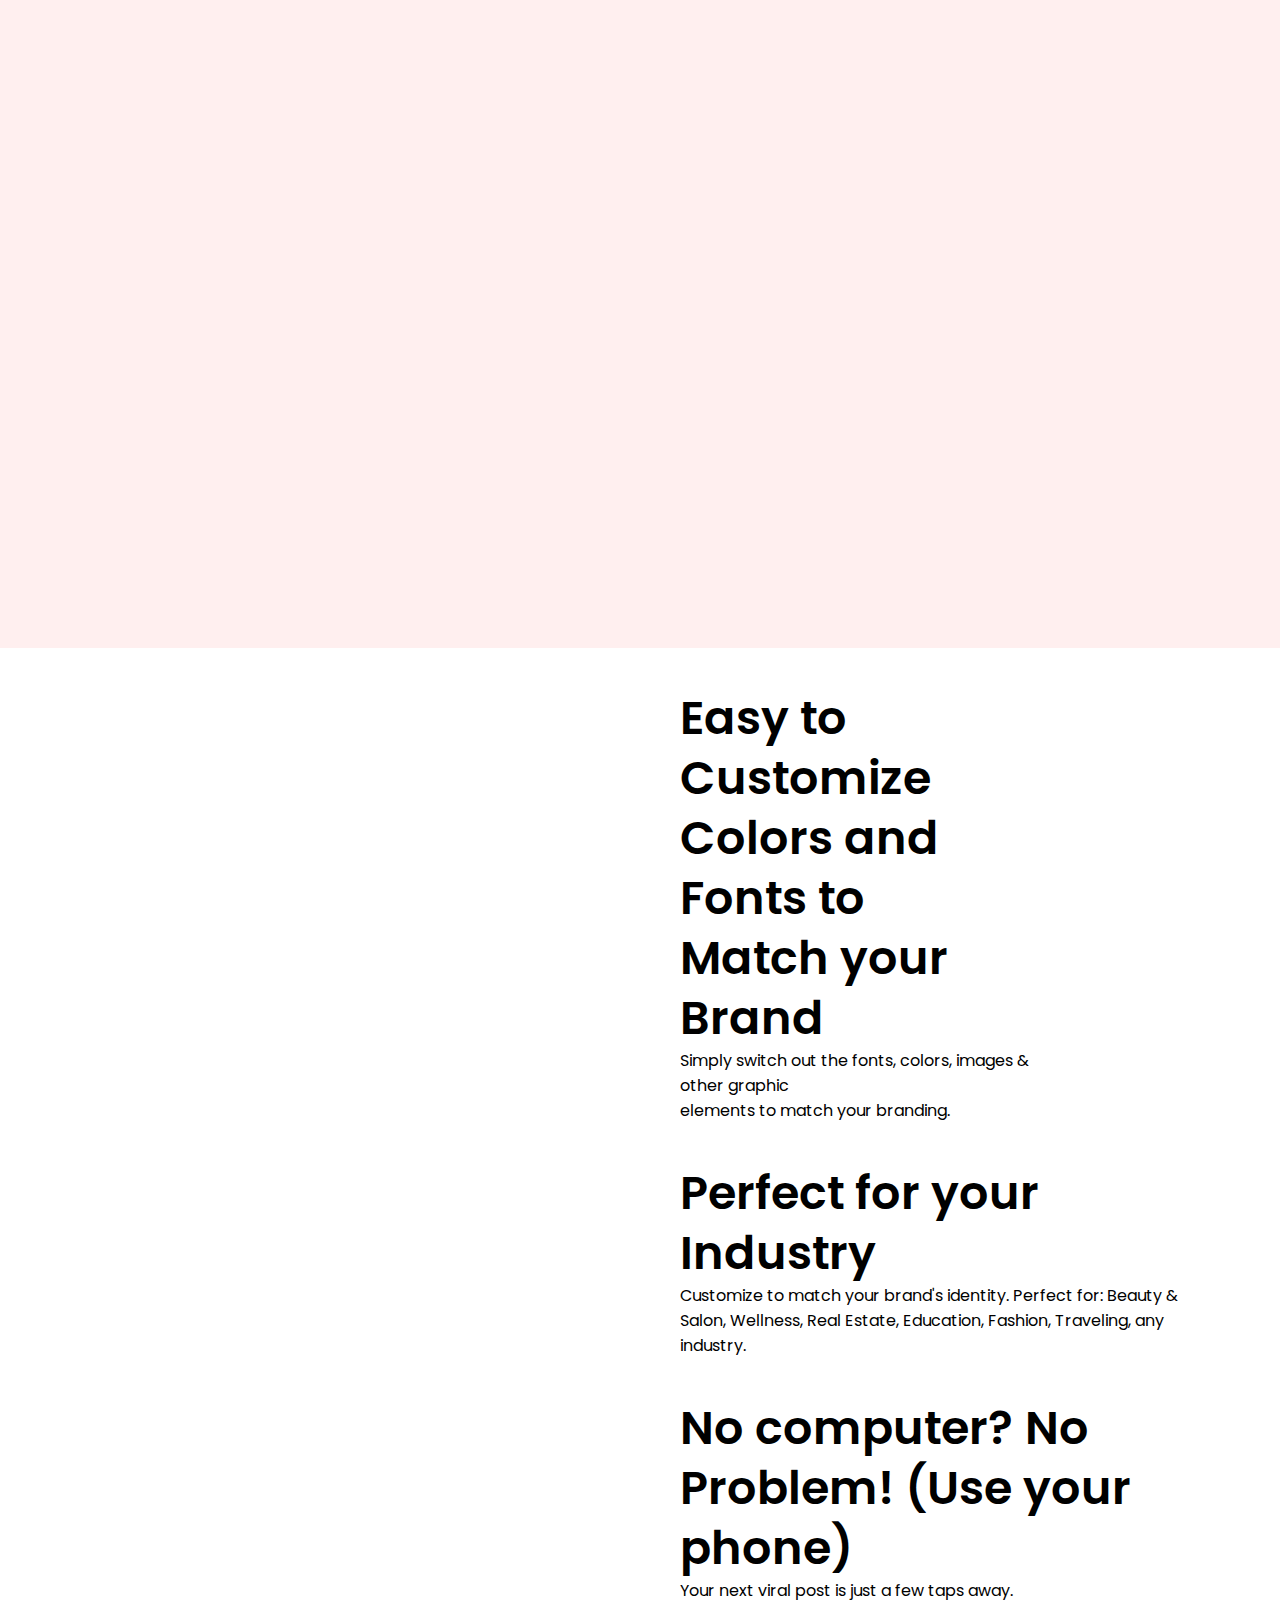
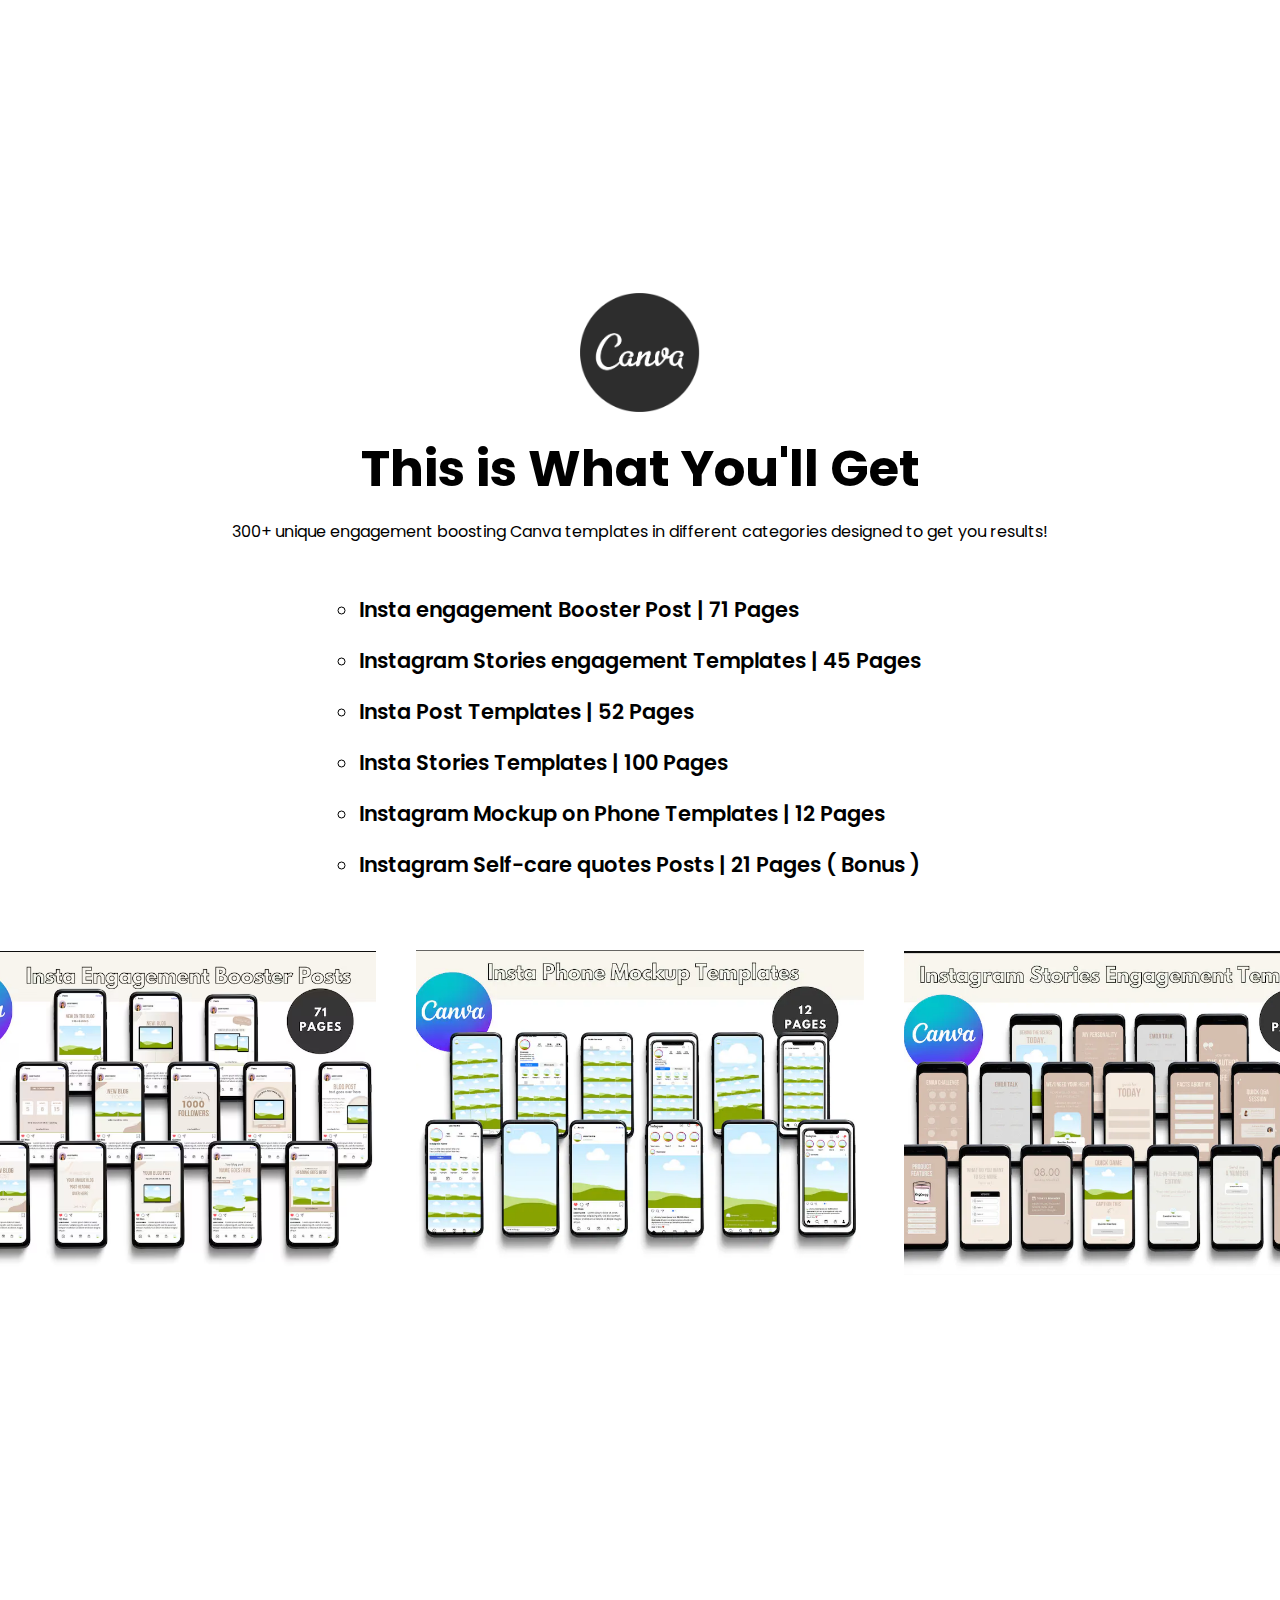
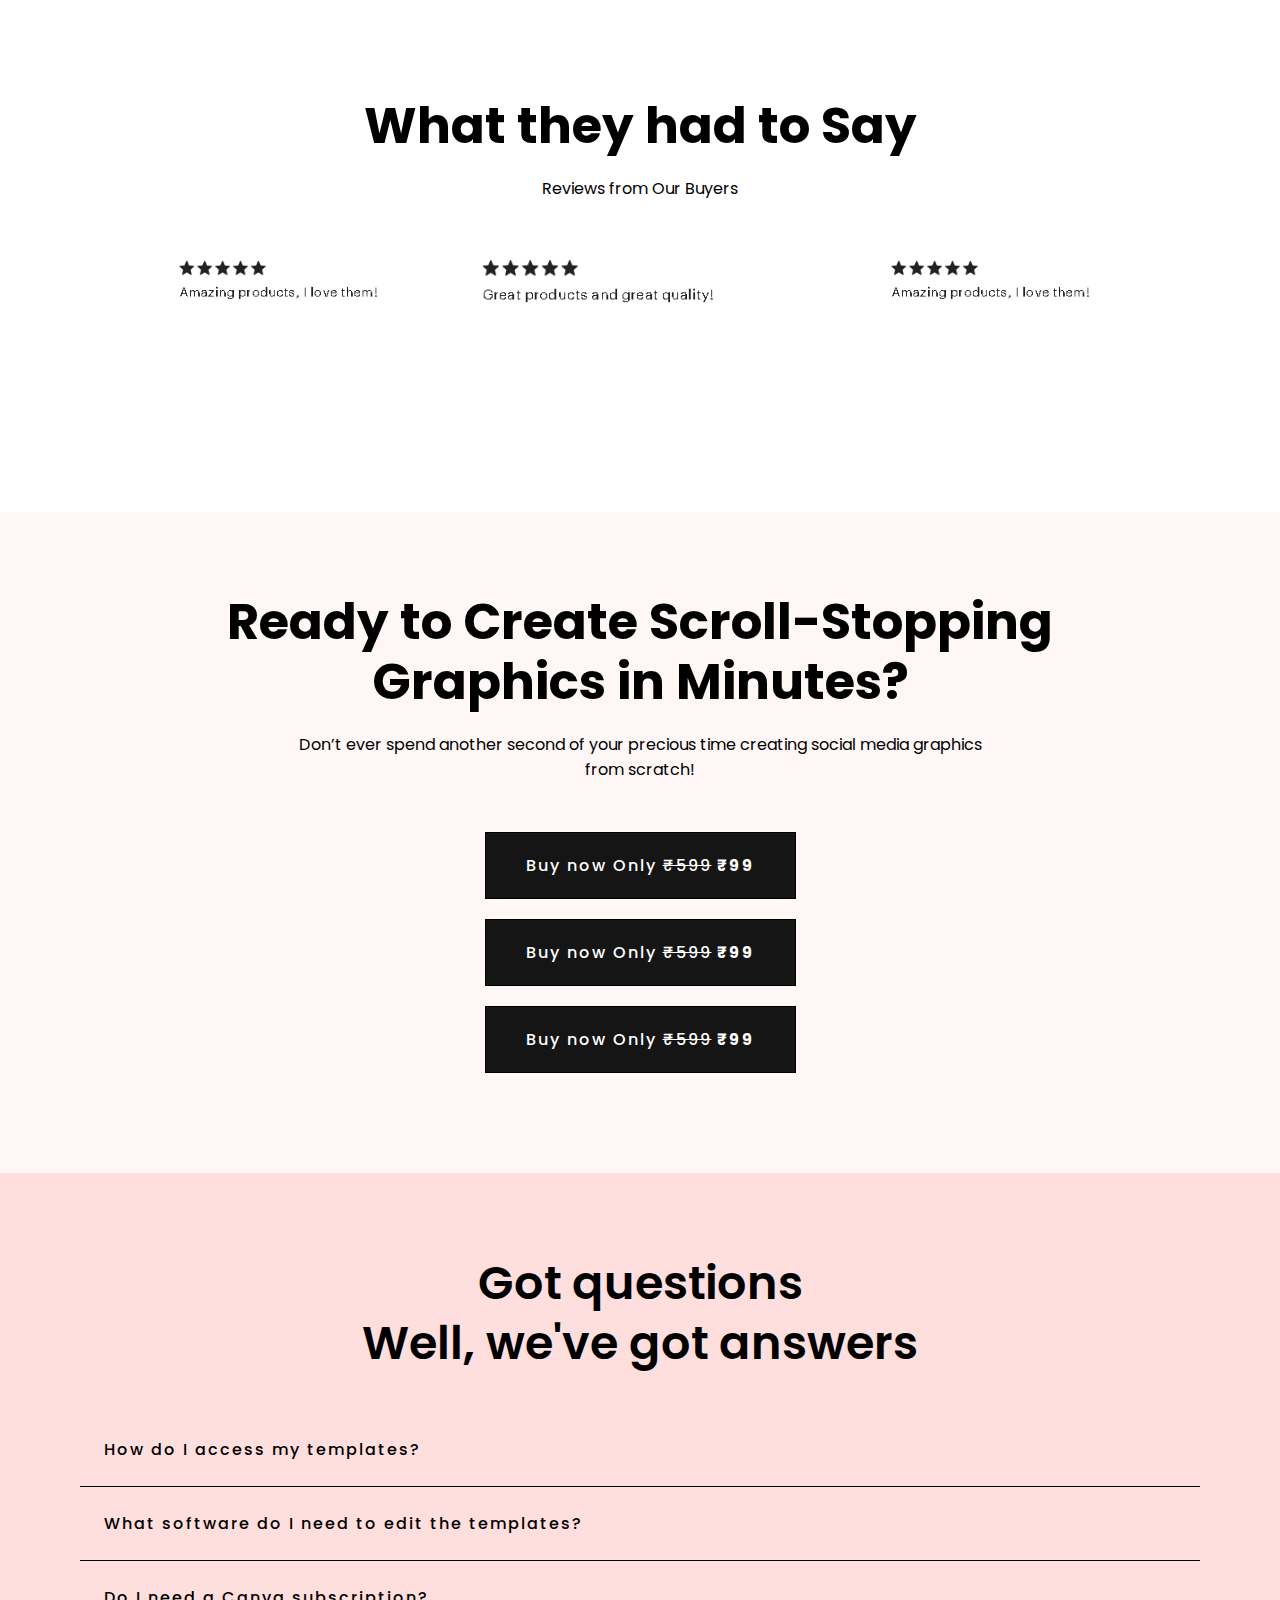
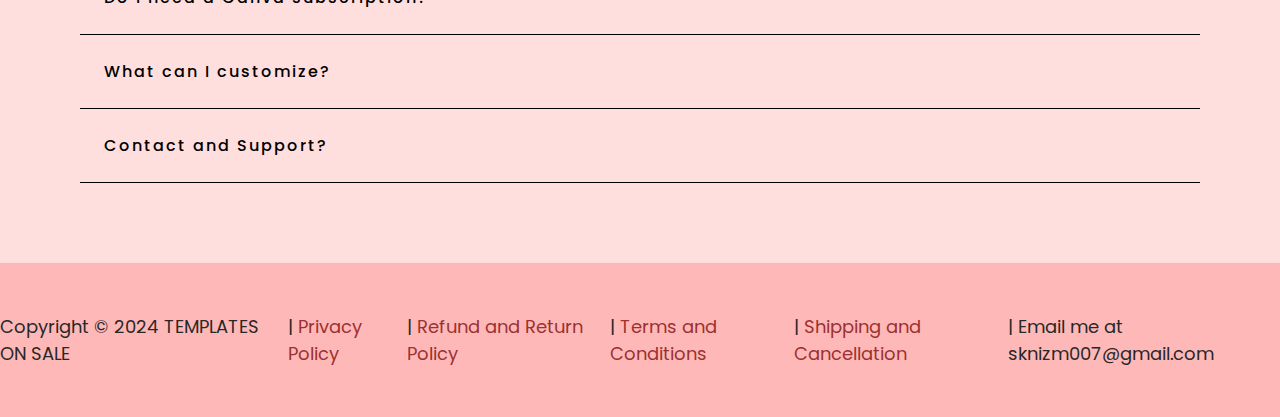
==== commit 6513b4ae: "k" ====
--- a/index.html
+++ b/index.html
@@ -3,13 +3,33 @@
 <head>
     <meta charset="UTF-8">
     <meta name="viewport" content="width=device-width, initial-scale=1.0">
-    <title>Document</title>
+    <title>TEMPLATES ON SALE</title>
     <!-- FONT -->
     <link rel="preconnect" href="https://fonts.googleapis.com">
 <link rel="preconnect" href="https://fonts.gstatic.com" crossorigin>
 <link href="https://fonts.googleapis.com/css2?family=Poppins:ital,wght@0,100;0,200;0,300;0,400;0,500;0,600;0,700;0,800;0,900;1,100;1,200;1,300;1,400;1,500;1,600;1,700;1,800;1,900&display=swap" rel="stylesheet">
     <!-- STYLE SHEET -->
     <link rel="stylesheet" href="style.css">
+
+
+    <!-- Facebook Pixel -->
+    <!-- Meta Pixel Code -->
+<script>
+    !function(f,b,e,v,n,t,s)
+    {if(f.fbq)return;n=f.fbq=function(){n.callMethod?
+    n.callMethod.apply(n,arguments):n.queue.push(arguments)};
+    if(!f._fbq)f._fbq=n;n.push=n;n.loaded=!0;n.version='2.0';
+    n.queue=[];t=b.createElement(e);t.async=!0;
+    t.src=v;s=b.getElementsByTagName(e)[0];
+    s.parentNode.insertBefore(t,s)}(window, document,'script',
+    'https://connect.facebook.net/en_US/fbevents.js');
+    fbq('init', '985951993156456');
+    fbq('track', 'PageView');
+    </script>
+    <noscript><img height="1" width="1" style="display:none"
+    src="https://www.facebook.com/tr?id=985951993156456&ev=PageView&noscript=1"
+    /></noscript>
+    <!-- End Meta Pixel Code -->
 </head>
 <body>
 
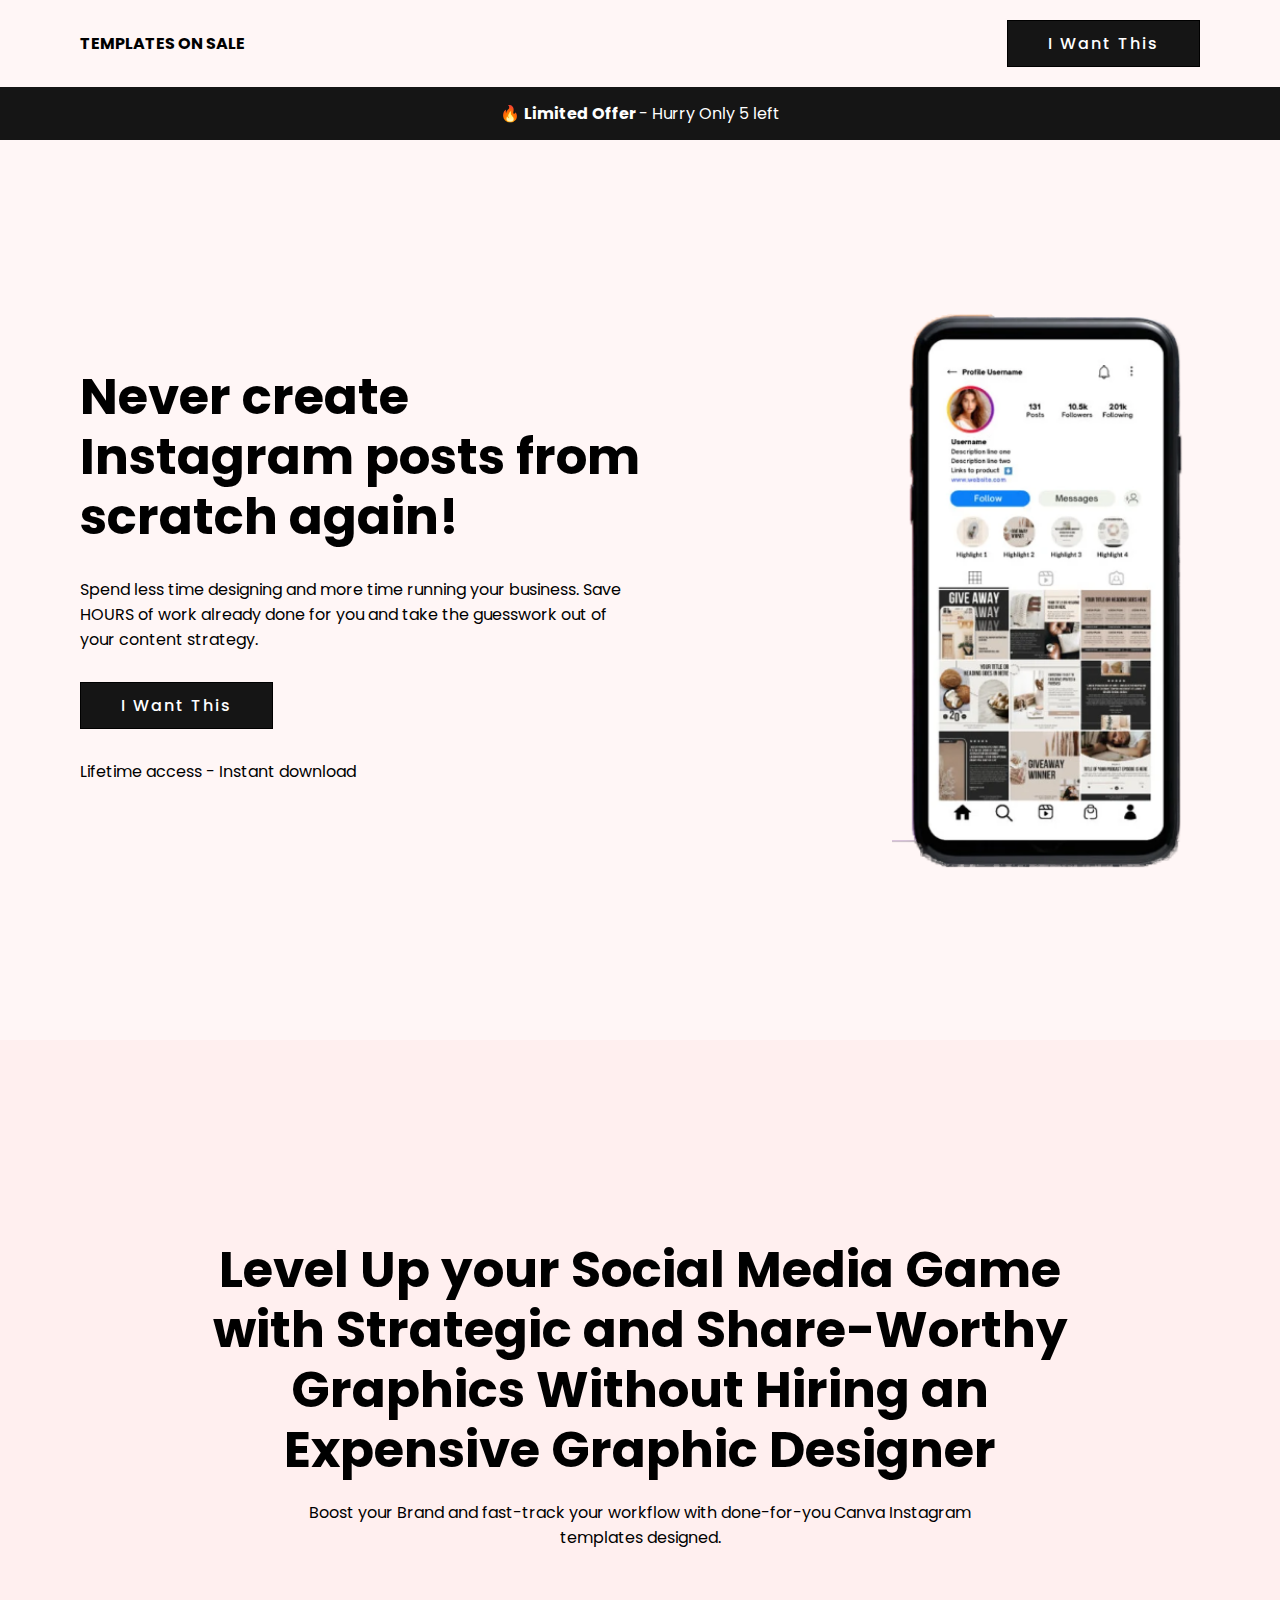
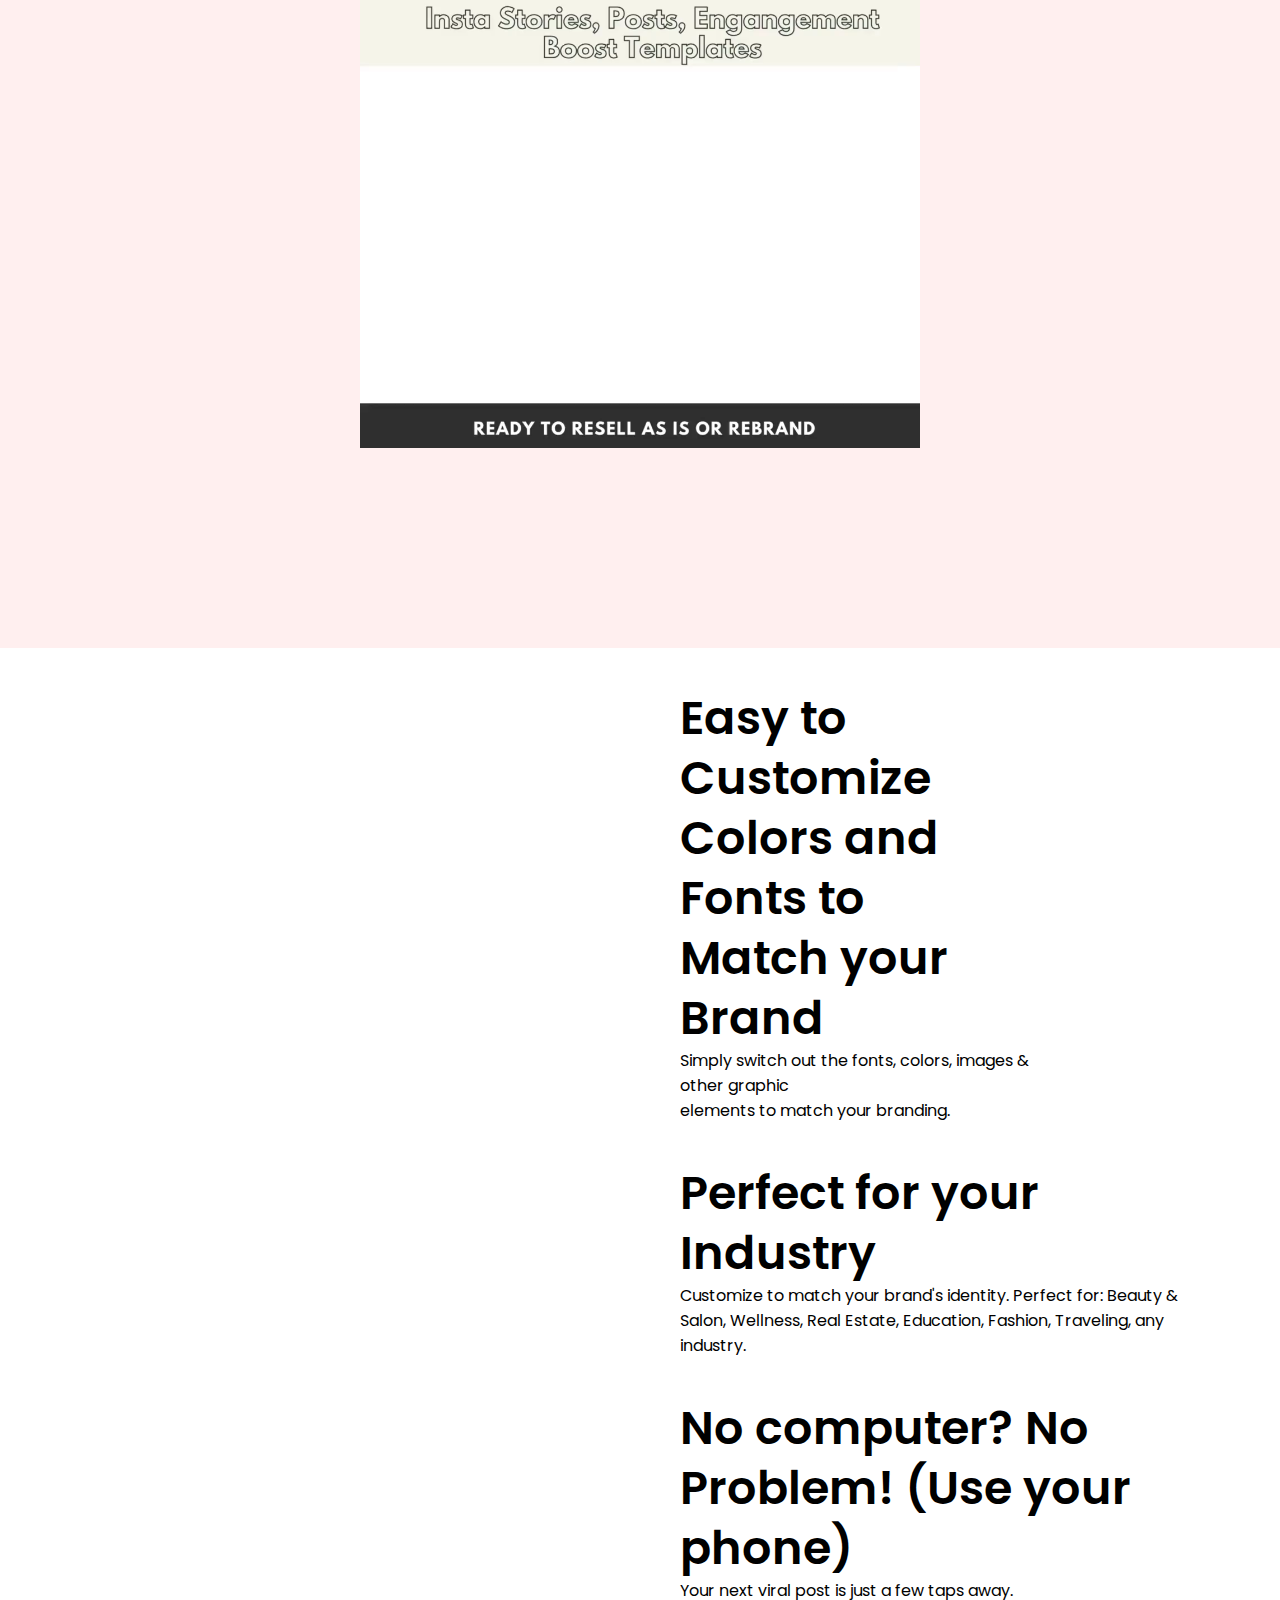
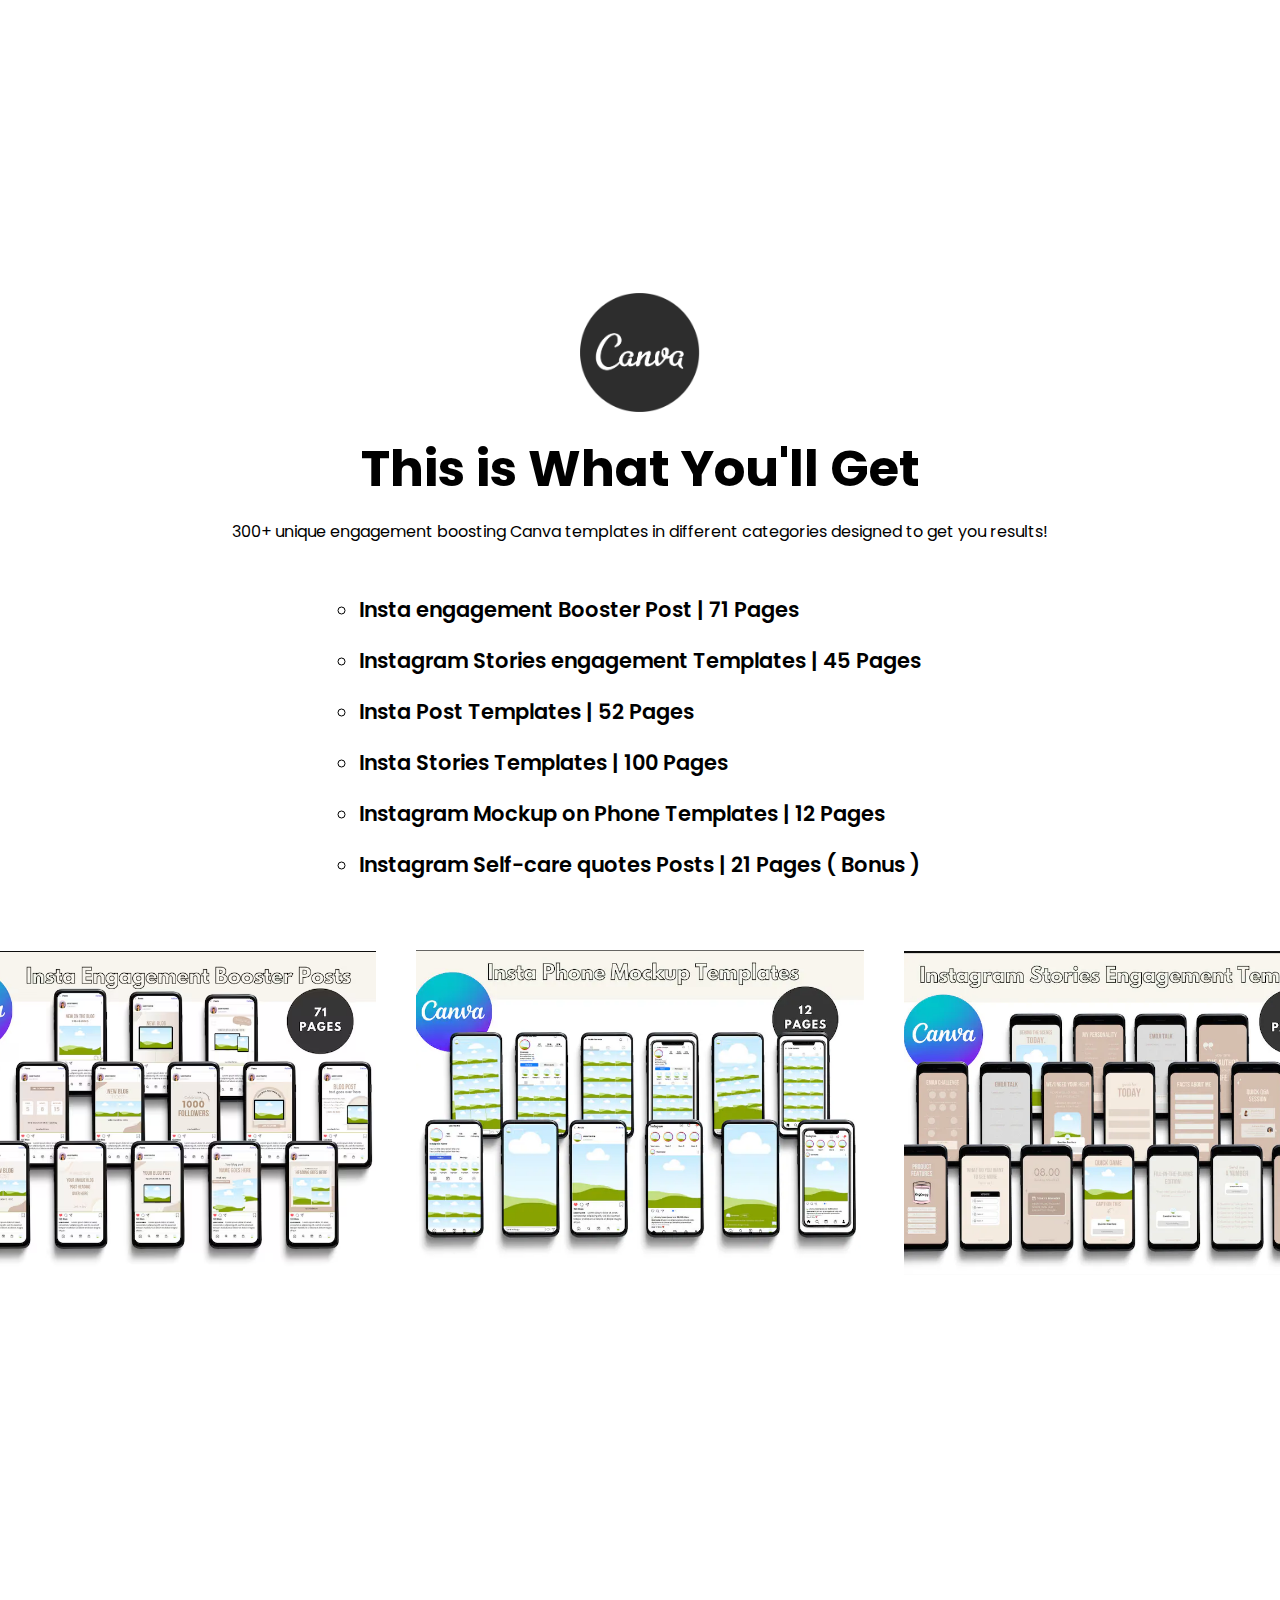
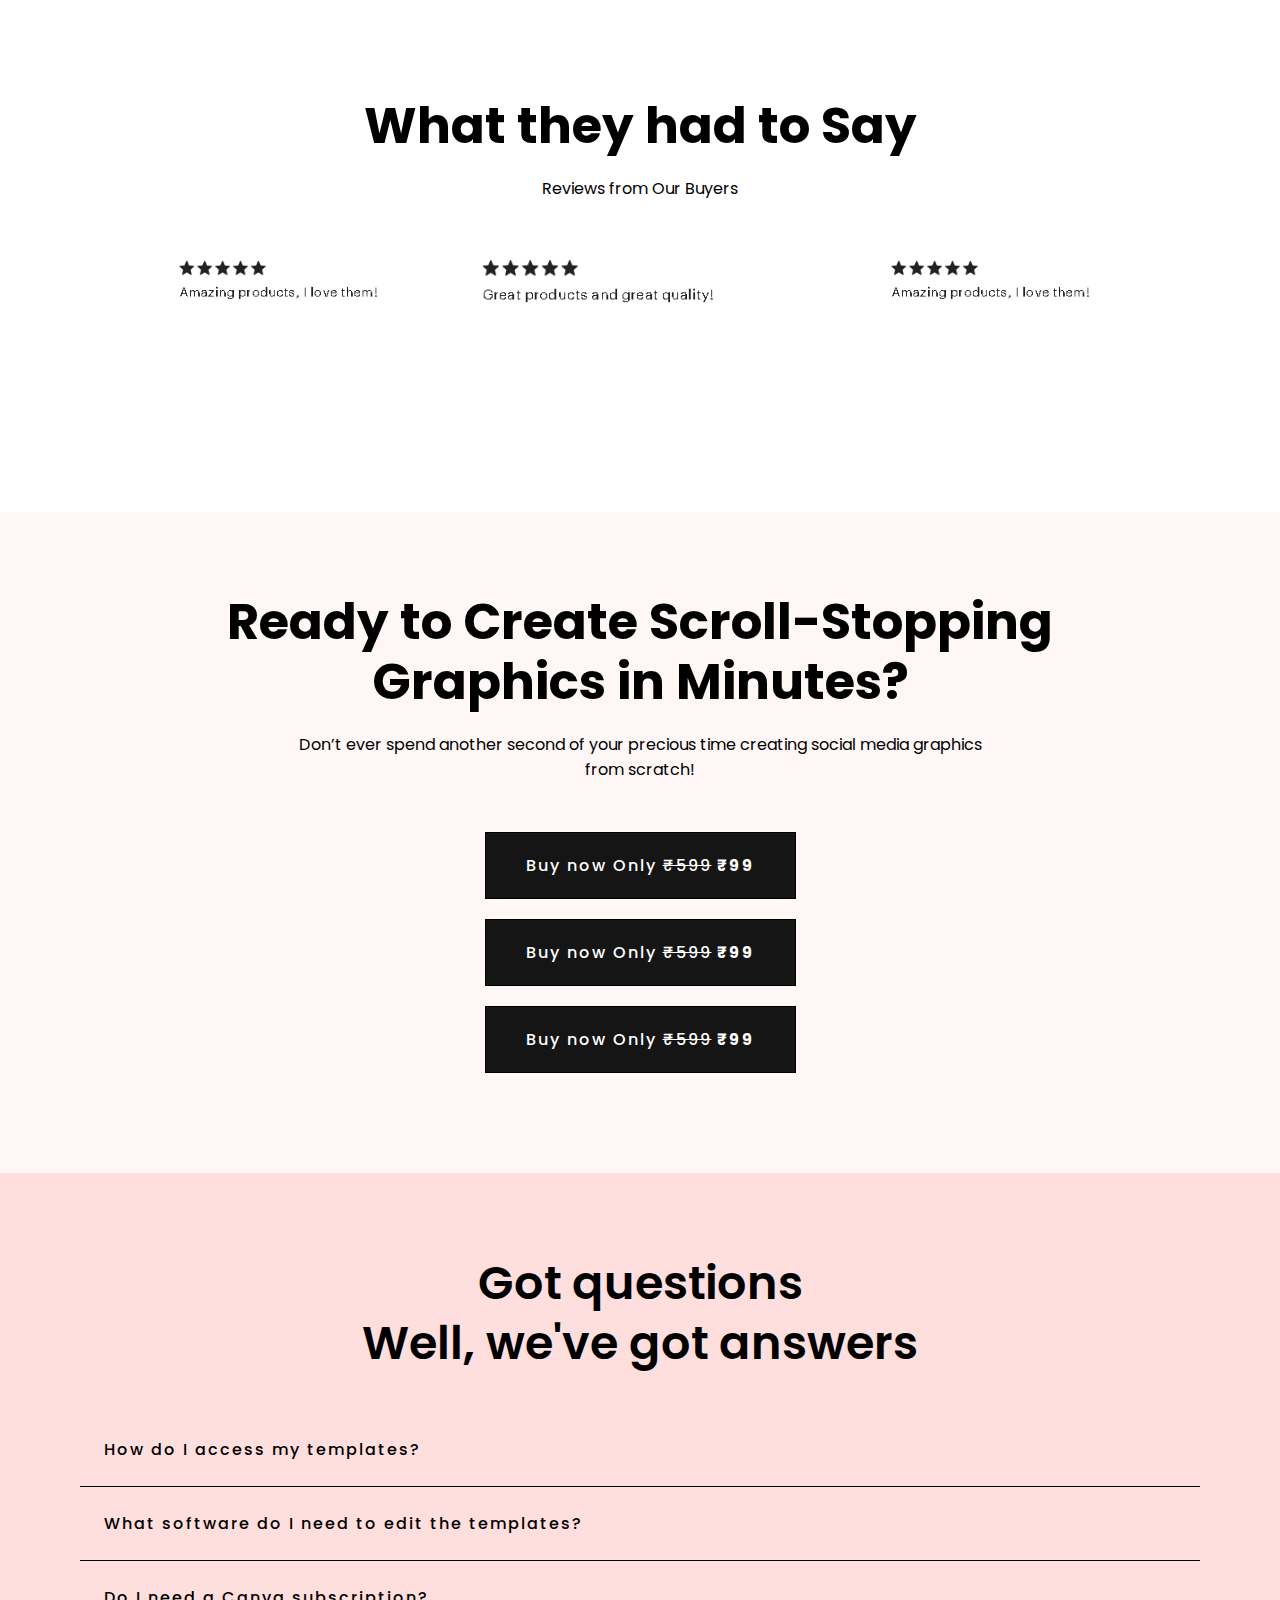
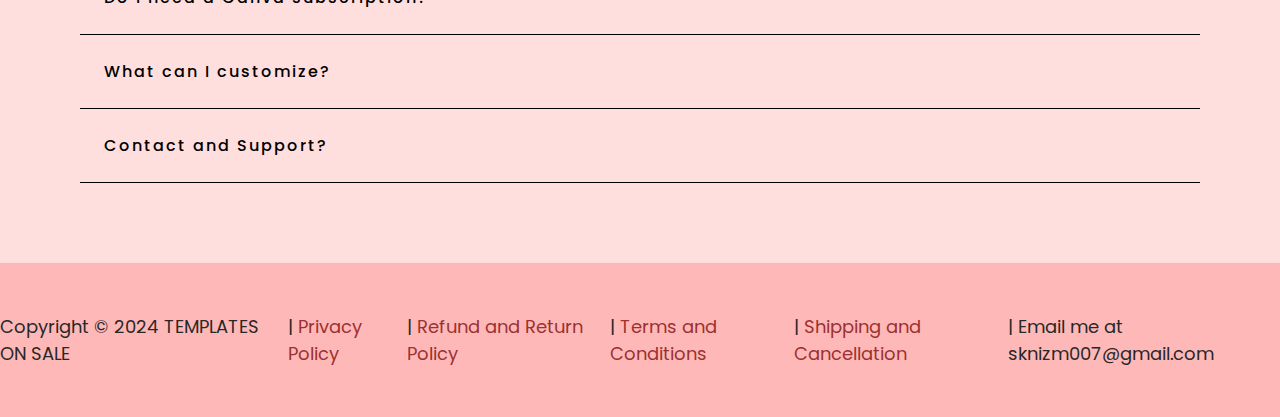
==== commit 3f71ac0f: "kk" ====
--- a/index.html
+++ b/index.html
@@ -137,9 +137,9 @@
             <h1>Ready to Create Scroll-Stopping <br> Graphics in Minutes?</h1>
            <p>Don’t ever spend another second of your precious time creating social media graphics <br> from scratch!</p>
         </div>  
-        <Button onclick="location.href='https://instagram.com/nizm_web?igshid=OGY3MTU3OGY1Mw=='">Buy now Only <span style="text-decoration: line-through;">&#8377;599</span><strong> &#8377;99</strong></Button>
-        <Button>Buy now Only <span style="text-decoration: line-through;">&#8377;599</span><strong> &#8377;99</strong></Button>
-        <Button>Buy now Only <span style="text-decoration: line-through;">&#8377;599</span><strong> &#8377;99</strong></Button>
+        <Button onclick="location.href='https://wa.link/qglqxe'">Buy now Only <span style="text-decoration: line-through;">&#8377;599</span><strong> &#8377;99</strong></Button>
+        <Button onclick="location.href='https://wa.link/qglqxe'">Buy now Only <span style="text-decoration: line-through;">&#8377;599</span><strong> &#8377;99</strong></Button>
+        <Button onclick="location.href='https://wa.link/qglqxe'">Buy now Only <span style="text-decoration: line-through;">&#8377;599</span><strong> &#8377;99</strong></Button>
           </section>
     
 
